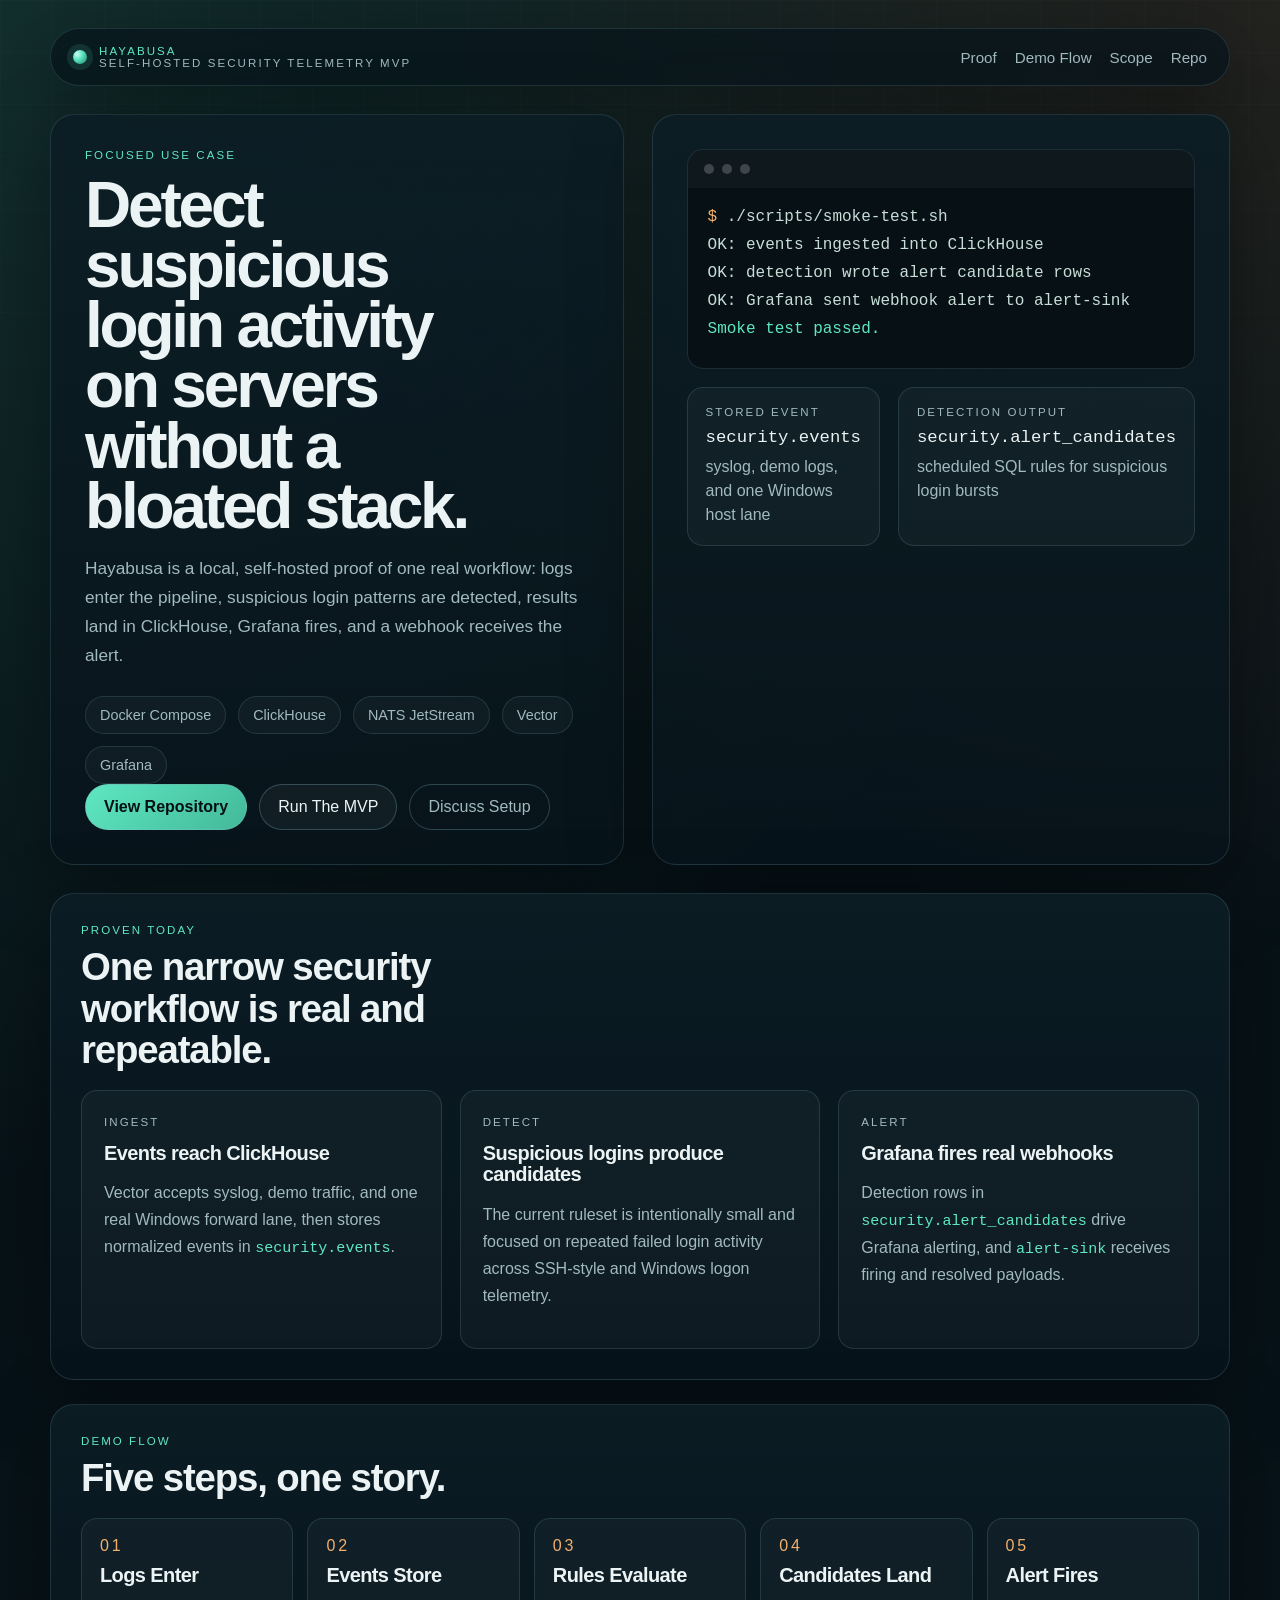
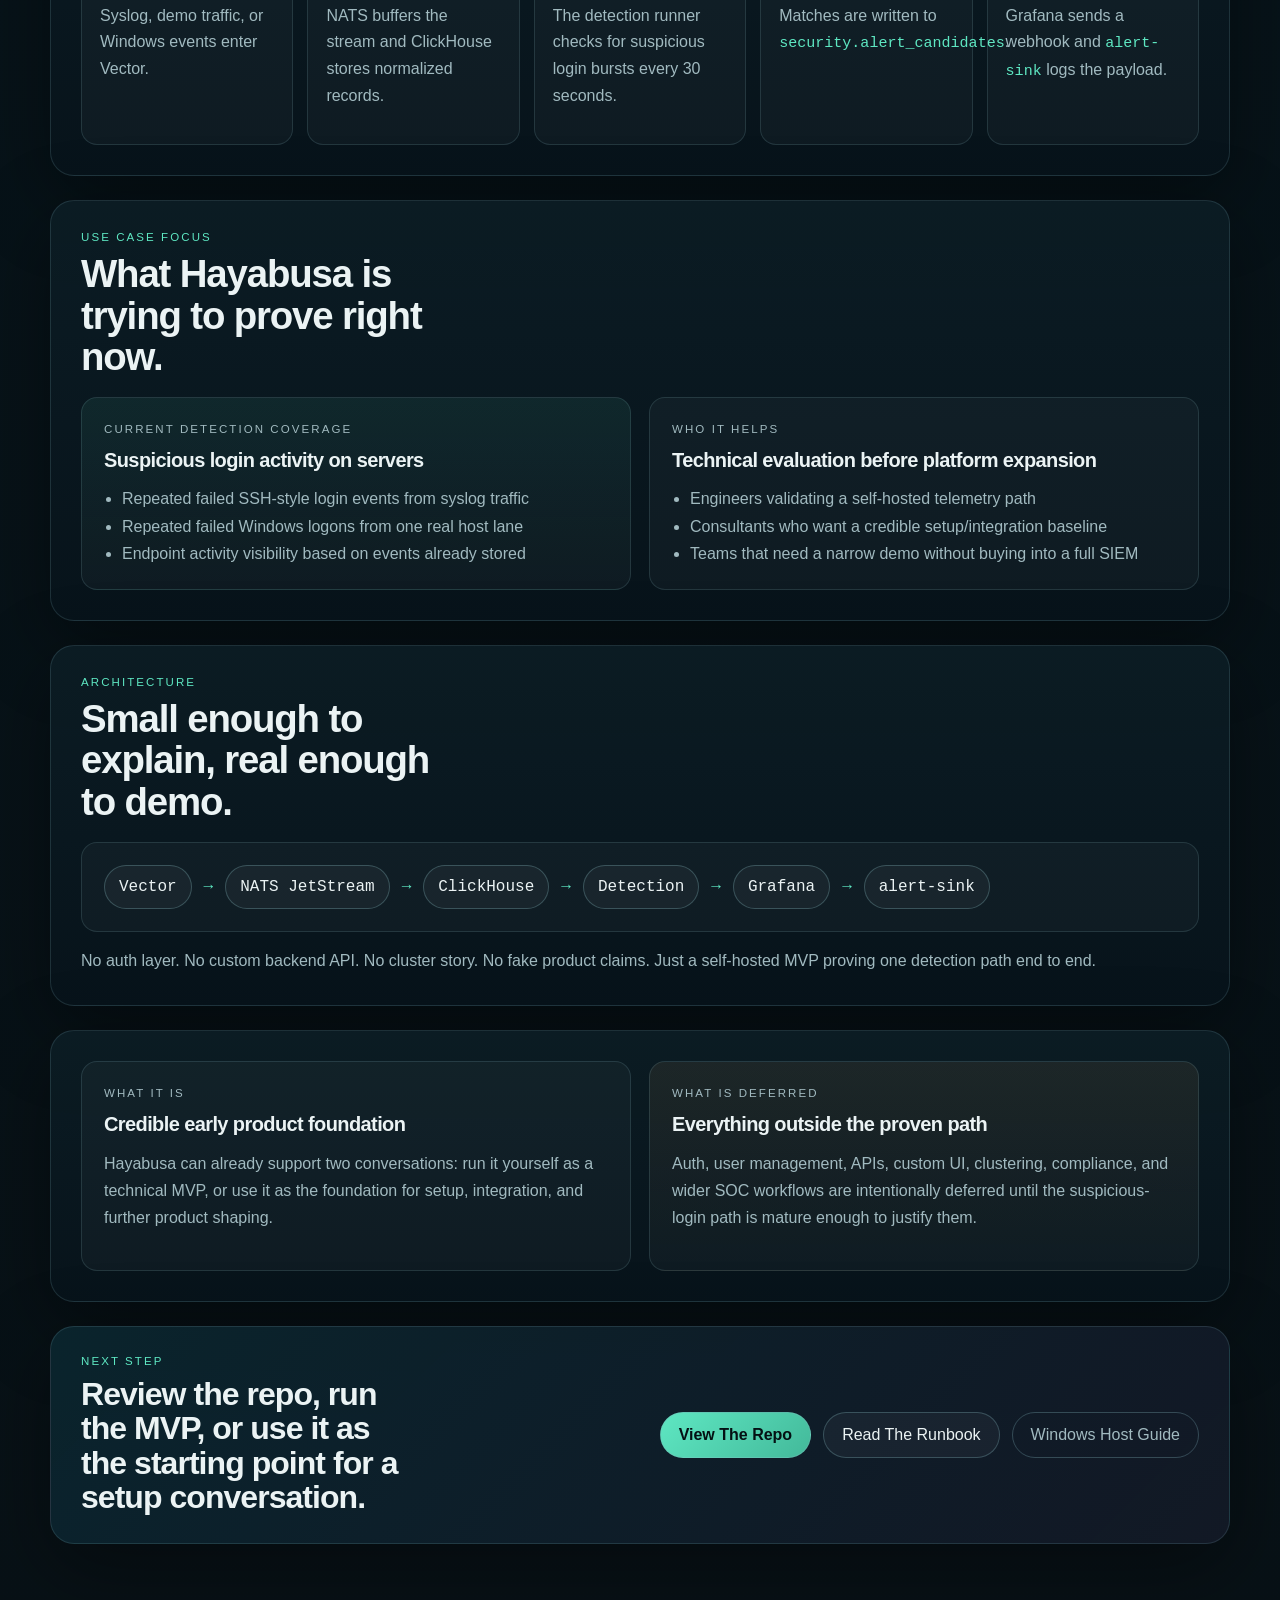
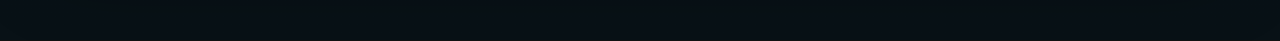
==== docs/index.html @ b3b7f840 "Add Windows onboarding path and branded demo surface" ====
<!doctype html>
<html lang="en">
  <head>
    <meta charset="utf-8" />
    <meta name="viewport" content="width=device-width, initial-scale=1" />
    <title>Hayabusa | Self-Hosted Suspicious-Login Detection</title>
    <meta
      name="description"
      content="Hayabusa is a self-hosted security telemetry MVP focused on detecting suspicious login activity on servers."
    />
    <link rel="stylesheet" href="styles.css" />
  </head>
  <body>
    <div class="page-shell">
      <header class="topbar">
        <div class="brand-lockup">
          <div class="brand-mark" aria-hidden="true"></div>
          <div>
            <p class="eyebrow">Hayabusa</p>
            <p class="microcopy">Self-hosted security telemetry MVP</p>
          </div>
        </div>
        <nav class="topnav">
          <a href="#proof">Proof</a>
          <a href="#demo-flow">Demo Flow</a>
          <a href="#scope">Scope</a>
          <a href="https://github.com/krazybean/Hayabusa" target="_blank" rel="noreferrer">Repo</a>
        </nav>
      </header>

      <main>
        <section class="hero">
          <div class="hero-copy reveal delay-1">
            <p class="eyebrow">Focused Use Case</p>
            <h1>Detect suspicious login activity on servers without a bloated stack.</h1>
            <p class="lead">
              Hayabusa is a local, self-hosted proof of one real workflow:
              logs enter the pipeline, suspicious login patterns are detected,
              results land in ClickHouse, Grafana fires, and a webhook receives the alert.
            </p>
            <div class="chip-row">
              <span class="chip">Docker Compose</span>
              <span class="chip">ClickHouse</span>
              <span class="chip">NATS JetStream</span>
              <span class="chip">Vector</span>
              <span class="chip">Grafana</span>
            </div>
            <div class="cta-row">
              <a class="button primary" href="https://github.com/krazybean/Hayabusa" target="_blank" rel="noreferrer">View Repository</a>
              <a class="button secondary" href="https://github.com/krazybean/Hayabusa/blob/dev/MVP_RUNBOOK.md" target="_blank" rel="noreferrer">Run The MVP</a>
              <a class="button ghost" href="https://github.com/krazybean/Hayabusa/issues" target="_blank" rel="noreferrer">Discuss Setup</a>
            </div>
          </div>

          <aside class="hero-panel reveal delay-2">
            <div class="terminal-frame">
              <div class="terminal-bar">
                <span></span>
                <span></span>
                <span></span>
              </div>
              <div class="terminal-body">
                <p><span class="accent">$</span> ./scripts/smoke-test.sh</p>
                <p>OK: events ingested into ClickHouse</p>
                <p>OK: detection wrote alert candidate rows</p>
                <p>OK: Grafana sent webhook alert to alert-sink</p>
                <p class="terminal-success">Smoke test passed.</p>
              </div>
            </div>

            <div class="proof-stack">
              <div class="proof-card">
                <p class="proof-label">Stored Event</p>
                <p class="proof-value">security.events</p>
                <p class="proof-note">syslog, demo logs, and one Windows host lane</p>
              </div>
              <div class="proof-card">
                <p class="proof-label">Detection Output</p>
                <p class="proof-value">security.alert_candidates</p>
                <p class="proof-note">scheduled SQL rules for suspicious login bursts</p>
              </div>
            </div>
          </aside>
        </section>

        <section id="proof" class="section reveal delay-2">
          <div class="section-heading">
            <p class="eyebrow">Proven Today</p>
            <h2>One narrow security workflow is real and repeatable.</h2>
          </div>
          <div class="grid grid-3">
            <article class="card">
              <p class="card-kicker">Ingest</p>
              <h3>Events reach ClickHouse</h3>
              <p>
                Vector accepts syslog, demo traffic, and one real Windows forward lane,
                then stores normalized events in <code>security.events</code>.
              </p>
            </article>
            <article class="card">
              <p class="card-kicker">Detect</p>
              <h3>Suspicious logins produce candidates</h3>
              <p>
                The current ruleset is intentionally small and focused on repeated failed
                login activity across SSH-style and Windows logon telemetry.
              </p>
            </article>
            <article class="card">
              <p class="card-kicker">Alert</p>
              <h3>Grafana fires real webhooks</h3>
              <p>
                Detection rows in <code>security.alert_candidates</code> drive Grafana alerting,
                and <code>alert-sink</code> receives firing and resolved payloads.
              </p>
            </article>
          </div>
        </section>

        <section id="demo-flow" class="section reveal delay-3">
          <div class="section-heading">
            <p class="eyebrow">Demo Flow</p>
            <h2>Five steps, one story.</h2>
          </div>
          <div class="flow-strip">
            <div class="flow-step">
              <span class="flow-index">01</span>
              <h3>Logs Enter</h3>
              <p>Syslog, demo traffic, or Windows events enter Vector.</p>
            </div>
            <div class="flow-step">
              <span class="flow-index">02</span>
              <h3>Events Store</h3>
              <p>NATS buffers the stream and ClickHouse stores normalized records.</p>
            </div>
            <div class="flow-step">
              <span class="flow-index">03</span>
              <h3>Rules Evaluate</h3>
              <p>The detection runner checks for suspicious login bursts every 30 seconds.</p>
            </div>
            <div class="flow-step">
              <span class="flow-index">04</span>
              <h3>Candidates Land</h3>
              <p>Matches are written to <code>security.alert_candidates</code>.</p>
            </div>
            <div class="flow-step">
              <span class="flow-index">05</span>
              <h3>Alert Fires</h3>
              <p>Grafana sends a webhook and <code>alert-sink</code> logs the payload.</p>
            </div>
          </div>
        </section>

        <section class="section reveal delay-3">
          <div class="section-heading">
            <p class="eyebrow">Use Case Focus</p>
            <h2>What Hayabusa is trying to prove right now.</h2>
          </div>
          <div class="grid grid-2">
            <article class="card emphasis">
              <p class="card-kicker">Current Detection Coverage</p>
              <h3>Suspicious login activity on servers</h3>
              <ul class="clean-list">
                <li>Repeated failed SSH-style login events from syslog traffic</li>
                <li>Repeated failed Windows logons from one real host lane</li>
                <li>Endpoint activity visibility based on events already stored</li>
              </ul>
            </article>
            <article class="card">
              <p class="card-kicker">Who It Helps</p>
              <h3>Technical evaluation before platform expansion</h3>
              <ul class="clean-list">
                <li>Engineers validating a self-hosted telemetry path</li>
                <li>Consultants who want a credible setup/integration baseline</li>
                <li>Teams that need a narrow demo without buying into a full SIEM</li>
              </ul>
            </article>
          </div>
        </section>

        <section class="section reveal delay-4">
          <div class="section-heading">
            <p class="eyebrow">Architecture</p>
            <h2>Small enough to explain, real enough to demo.</h2>
          </div>
          <div class="architecture-rack">
            <div class="rack-node">Vector</div>
            <div class="rack-arrow">→</div>
            <div class="rack-node">NATS JetStream</div>
            <div class="rack-arrow">→</div>
            <div class="rack-node">ClickHouse</div>
            <div class="rack-arrow">→</div>
            <div class="rack-node">Detection</div>
            <div class="rack-arrow">→</div>
            <div class="rack-node">Grafana</div>
            <div class="rack-arrow">→</div>
            <div class="rack-node">alert-sink</div>
          </div>
          <p class="architecture-note">
            No auth layer. No custom backend API. No cluster story. No fake product claims.
            Just a self-hosted MVP proving one detection path end to end.
          </p>
        </section>

        <section id="scope" class="section reveal delay-4">
          <div class="grid grid-2">
            <article class="card">
              <p class="card-kicker">What It Is</p>
              <h3>Credible early product foundation</h3>
              <p>
                Hayabusa can already support two conversations: run it yourself as a technical MVP,
                or use it as the foundation for setup, integration, and further product shaping.
              </p>
            </article>
            <article class="card warning">
              <p class="card-kicker">What Is Deferred</p>
              <h3>Everything outside the proven path</h3>
              <p>
                Auth, user management, APIs, custom UI, clustering, compliance, and wider SOC workflows
                are intentionally deferred until the suspicious-login path is mature enough to justify them.
              </p>
            </article>
          </div>
        </section>

        <section class="section cta-band reveal delay-5">
          <div>
            <p class="eyebrow">Next Step</p>
            <h2>Review the repo, run the MVP, or use it as the starting point for a setup conversation.</h2>
          </div>
          <div class="cta-row">
            <a class="button primary" href="https://github.com/krazybean/Hayabusa" target="_blank" rel="noreferrer">View The Repo</a>
            <a class="button secondary" href="https://github.com/krazybean/Hayabusa/blob/dev/MVP_RUNBOOK.md" target="_blank" rel="noreferrer">Read The Runbook</a>
            <a class="button ghost" href="https://github.com/krazybean/Hayabusa/blob/dev/WINDOWS_REAL_HOST_RUNBOOK.md" target="_blank" rel="noreferrer">Windows Host Guide</a>
          </div>
        </section>
      </main>
    </div>
  </body>
</html>
---- docs/styles.css ----
:root {
  color-scheme: dark;
  --bg: #081116;
  --bg-elevated: rgba(10, 24, 31, 0.84);
  --panel: rgba(12, 29, 37, 0.9);
  --panel-strong: rgba(15, 37, 48, 0.94);
  --border: rgba(129, 176, 186, 0.18);
  --border-strong: rgba(129, 176, 186, 0.32);
  --text: #ebf3f4;
  --muted: #a1bac0;
  --accent: #5ee7c2;
  --accent-warm: #f3b06d;
  --danger: #ff7a7a;
  --shadow: 0 24px 80px rgba(0, 0, 0, 0.38);
  --radius: 24px;
  --radius-small: 16px;
  --max-width: 1180px;
  --font-sans: "IBM Plex Sans", "Avenir Next", "Segoe UI", sans-serif;
  --font-mono: "IBM Plex Mono", "SFMono-Regular", "Cascadia Code", monospace;
}

* {
  box-sizing: border-box;
}

html {
  scroll-behavior: smooth;
}

body {
  margin: 0;
  min-height: 100vh;
  font-family: var(--font-sans);
  background:
    radial-gradient(circle at top left, rgba(94, 231, 194, 0.14), transparent 34%),
    radial-gradient(circle at top right, rgba(243, 176, 109, 0.12), transparent 28%),
    linear-gradient(180deg, #061015 0%, #071319 48%, #081116 100%);
  color: var(--text);
}

body::before {
  content: "";
  position: fixed;
  inset: 0;
  pointer-events: none;
  background-image:
    linear-gradient(rgba(255, 255, 255, 0.025) 1px, transparent 1px),
    linear-gradient(90deg, rgba(255, 255, 255, 0.025) 1px, transparent 1px);
  background-size: 52px 52px;
  mask-image: linear-gradient(180deg, rgba(0, 0, 0, 0.7), transparent 88%);
}

a {
  color: inherit;
  text-decoration: none;
}

code {
  font-family: var(--font-mono);
  font-size: 0.94em;
  color: var(--accent);
}

.page-shell {
  width: min(var(--max-width), calc(100% - 32px));
  margin: 0 auto;
  padding: 28px 0 72px;
}

.topbar,
.hero,
.section,
.cta-band {
  animation: rise 720ms ease forwards;
  opacity: 0;
  transform: translateY(14px);
}

.delay-1 {
  animation-delay: 40ms;
}

.delay-2 {
  animation-delay: 120ms;
}

.delay-3 {
  animation-delay: 180ms;
}

.delay-4 {
  animation-delay: 240ms;
}

.delay-5 {
  animation-delay: 320ms;
}

@keyframes rise {
  to {
    opacity: 1;
    transform: translateY(0);
  }
}

.topbar {
  display: flex;
  align-items: center;
  justify-content: space-between;
  gap: 16px;
  padding: 16px 22px;
  margin-bottom: 28px;
  border: 1px solid var(--border);
  border-radius: 999px;
  background: rgba(8, 20, 27, 0.72);
  backdrop-filter: blur(14px);
  box-shadow: var(--shadow);
}

.brand-lockup {
  display: flex;
  align-items: center;
  gap: 12px;
}

.brand-mark {
  width: 14px;
  height: 14px;
  border-radius: 999px;
  background:
    radial-gradient(circle at 30% 30%, #cffff3 0, var(--accent) 38%, #1f846d 100%);
  box-shadow: 0 0 0 6px rgba(94, 231, 194, 0.12);
}

.eyebrow,
.microcopy,
.card-kicker,
.proof-label,
.flow-index {
  margin: 0;
  text-transform: uppercase;
  letter-spacing: 0.18em;
}

.eyebrow {
  font-size: 0.72rem;
  color: var(--accent);
}

.microcopy,
.card-kicker,
.proof-label {
  font-size: 0.72rem;
  color: var(--muted);
}

.topnav {
  display: flex;
  flex-wrap: wrap;
  gap: 18px;
  color: var(--muted);
  font-size: 0.95rem;
}

.topnav a:hover,
.topnav a:focus-visible {
  color: var(--text);
}

.hero {
  display: grid;
  grid-template-columns: 1.2fr 0.95fr;
  gap: 28px;
  align-items: stretch;
  margin-bottom: 28px;
}

.hero-copy,
.hero-panel,
.section,
.cta-band {
  border: 1px solid var(--border);
  background: linear-gradient(180deg, rgba(12, 29, 37, 0.92), rgba(8, 20, 27, 0.9));
  box-shadow: var(--shadow);
}

.hero-copy,
.hero-panel {
  border-radius: var(--radius);
  padding: 34px;
}

.hero-copy h1 {
  margin: 14px 0 18px;
  max-width: 12ch;
  font-size: clamp(2.6rem, 5vw, 5rem);
  line-height: 0.94;
  letter-spacing: -0.05em;
}

.lead,
.card p,
.architecture-note,
.flow-step p {
  color: var(--muted);
  line-height: 1.68;
}

.lead {
  max-width: 60ch;
  margin: 0 0 26px;
  font-size: 1.08rem;
}

.chip-row,
.cta-row {
  display: flex;
  flex-wrap: wrap;
  gap: 12px;
}

.chip {
  padding: 10px 14px;
  border: 1px solid var(--border);
  border-radius: 999px;
  background: rgba(255, 255, 255, 0.03);
  color: var(--muted);
  font-size: 0.9rem;
}

.button {
  display: inline-flex;
  align-items: center;
  justify-content: center;
  min-height: 46px;
  padding: 0 18px;
  border-radius: 999px;
  border: 1px solid var(--border-strong);
  transition: transform 140ms ease, border-color 140ms ease, background 140ms ease;
}

.button:hover,
.button:focus-visible {
  transform: translateY(-1px);
  border-color: rgba(129, 176, 186, 0.5);
}

.button.primary {
  background: linear-gradient(135deg, var(--accent), #43b99a);
  color: #041013;
  font-weight: 700;
}

.button.secondary {
  background: rgba(255, 255, 255, 0.04);
}

.button.ghost {
  background: transparent;
  color: var(--muted);
}

.hero-panel {
  display: flex;
  flex-direction: column;
  gap: 18px;
}

.terminal-frame,
.proof-card,
.card,
.flow-step,
.architecture-rack,
.cta-band {
  border-radius: var(--radius-small);
}

.terminal-frame {
  overflow: hidden;
  border: 1px solid var(--border);
  background: #071015;
}

.terminal-bar {
  display: flex;
  gap: 8px;
  padding: 14px 16px;
  background: rgba(255, 255, 255, 0.03);
}

.terminal-bar span {
  width: 10px;
  height: 10px;
  border-radius: 999px;
  background: rgba(255, 255, 255, 0.2);
}

.terminal-body {
  padding: 20px;
  font-family: var(--font-mono);
  color: #c7ded6;
}

.terminal-body p {
  margin: 0 0 10px;
}

.accent {
  color: var(--accent-warm);
}

.terminal-success {
  color: var(--accent);
}

.proof-stack,
.grid {
  display: grid;
  gap: 18px;
}

.proof-stack {
  grid-template-columns: 1fr 1fr;
}

.proof-card,
.card,
.flow-step,
.architecture-rack {
  border: 1px solid var(--border);
  background: rgba(255, 255, 255, 0.03);
}

.proof-card {
  padding: 18px;
}

.proof-value {
  margin: 10px 0 8px;
  font-family: var(--font-mono);
  font-size: 1.08rem;
}

.proof-note {
  margin: 0;
  color: var(--muted);
  line-height: 1.5;
}

.section {
  padding: 30px;
  margin-bottom: 24px;
  border-radius: var(--radius);
}

.section-heading {
  margin-bottom: 20px;
}

.section-heading h2,
.card h3,
.flow-step h3,
.cta-band h2 {
  margin: 10px 0 0;
  line-height: 1.08;
  letter-spacing: -0.03em;
}

.section-heading h2 {
  max-width: 18ch;
  font-size: clamp(1.7rem, 3vw, 2.5rem);
}

.grid-3 {
  grid-template-columns: repeat(3, minmax(0, 1fr));
}

.grid-2 {
  grid-template-columns: repeat(2, minmax(0, 1fr));
}

.card {
  padding: 22px;
}

.card h3,
.flow-step h3 {
  font-size: 1.25rem;
}

.emphasis {
  background:
    linear-gradient(180deg, rgba(94, 231, 194, 0.08), rgba(255, 255, 255, 0.03));
}

.warning {
  background:
    linear-gradient(180deg, rgba(243, 176, 109, 0.08), rgba(255, 255, 255, 0.03));
}

.clean-list {
  margin: 14px 0 0;
  padding-left: 18px;
  color: var(--muted);
  line-height: 1.7;
}

.flow-strip {
  display: grid;
  grid-template-columns: repeat(5, minmax(0, 1fr));
  gap: 14px;
}

.flow-step {
  padding: 18px;
}

.flow-index {
  color: var(--accent-warm);
}

.architecture-rack {
  display: flex;
  flex-wrap: wrap;
  align-items: center;
  gap: 12px;
  padding: 22px;
  font-family: var(--font-mono);
}

.rack-node {
  padding: 12px 14px;
  border: 1px solid var(--border-strong);
  border-radius: 999px;
  background: rgba(255, 255, 255, 0.04);
}

.rack-arrow {
  color: var(--accent);
}

.architecture-note {
  margin: 16px 0 0;
}

.cta-band {
  display: flex;
  align-items: center;
  justify-content: space-between;
  gap: 20px;
  padding: 28px 30px;
  background:
    linear-gradient(135deg, rgba(10, 37, 46, 0.96), rgba(19, 25, 38, 0.94));
}

.cta-band h2 {
  max-width: 18ch;
  font-size: clamp(1.6rem, 2.5vw, 2.3rem);
}

@media (max-width: 1040px) {
  .hero,
  .grid-3,
  .grid-2,
  .flow-strip {
    grid-template-columns: 1fr;
  }

  .proof-stack {
    grid-template-columns: 1fr;
  }

  .cta-band,
  .topbar {
    border-radius: 24px;
    flex-direction: column;
    align-items: flex-start;
  }

  .hero-copy h1,
  .section-heading h2,
  .cta-band h2 {
    max-width: none;
  }
}

@media (max-width: 720px) {
  .page-shell {
    width: min(var(--max-width), calc(100% - 20px));
    padding-top: 18px;
  }

  .hero-copy,
  .hero-panel,
  .section,
  .cta-band {
    padding: 22px;
  }

  .hero-copy h1 {
    font-size: clamp(2.2rem, 12vw, 3.4rem);
  }

  .topnav {
    gap: 12px;
  }
}
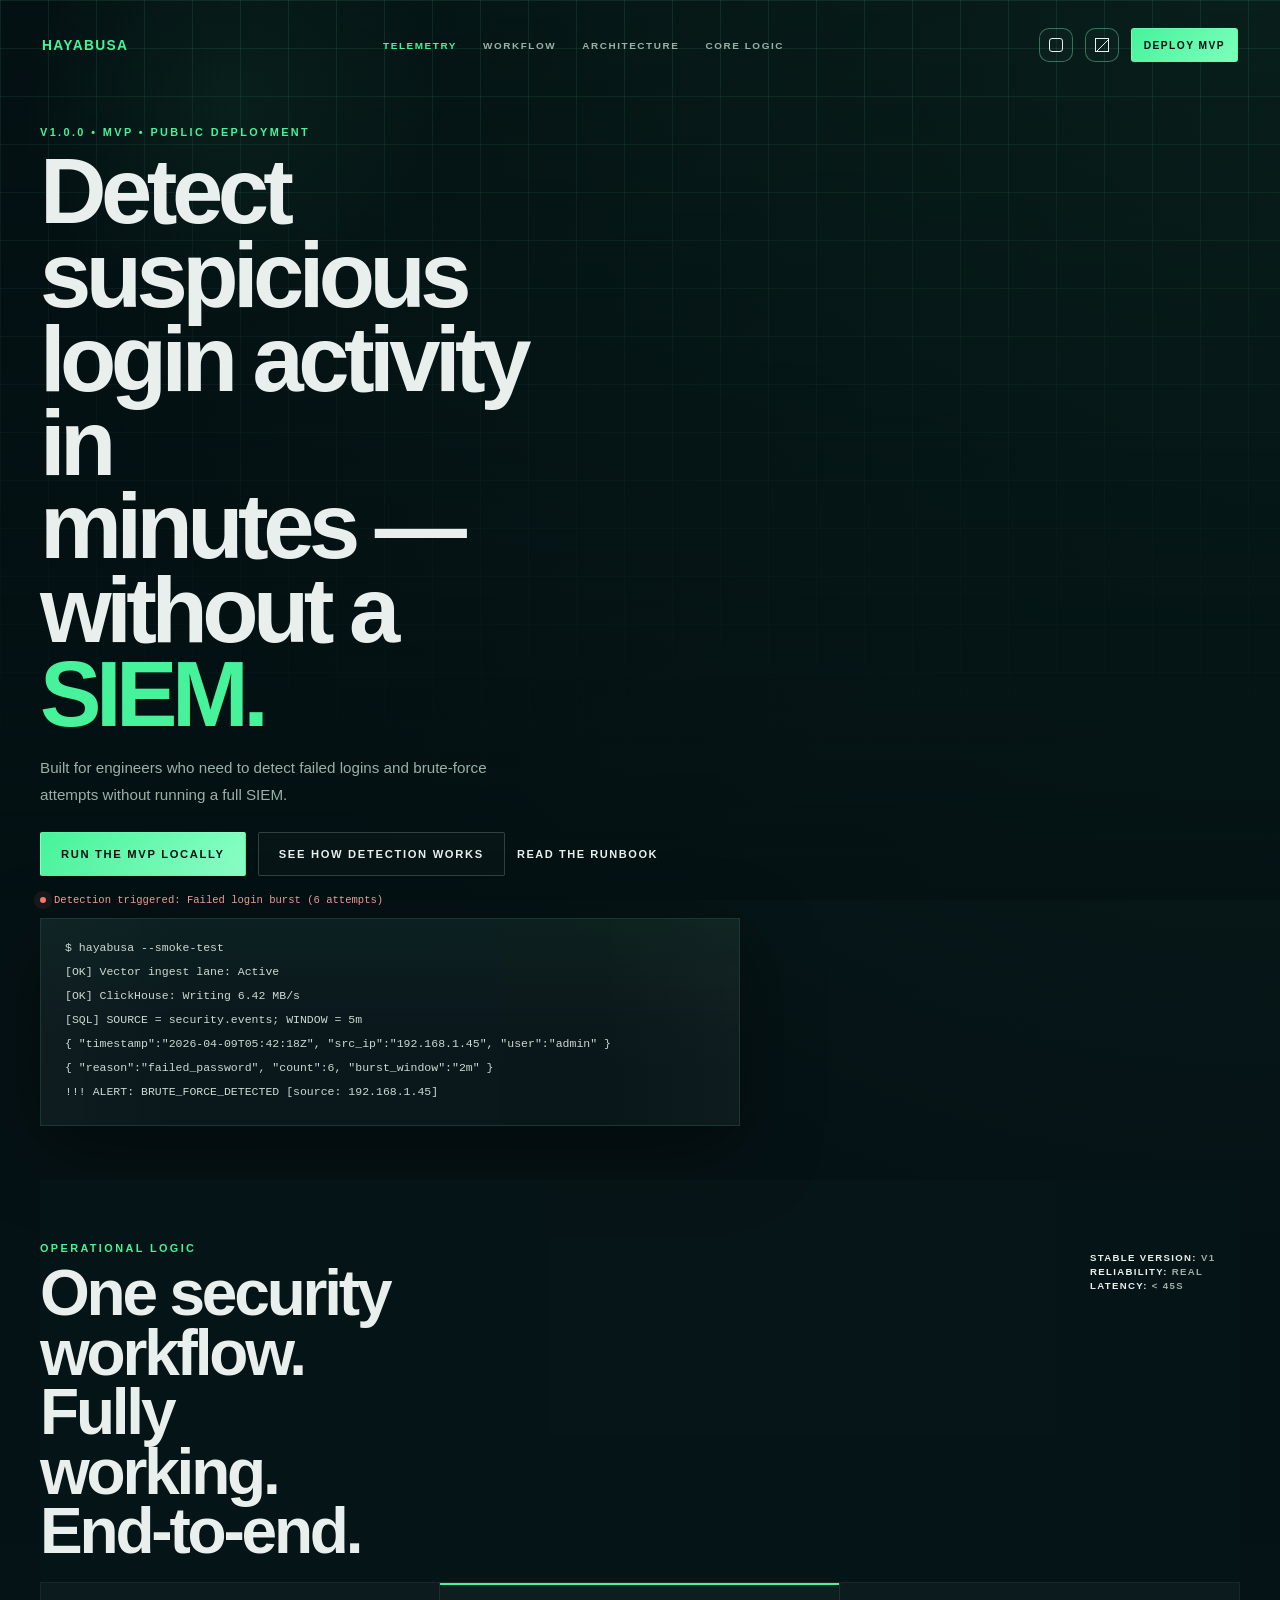
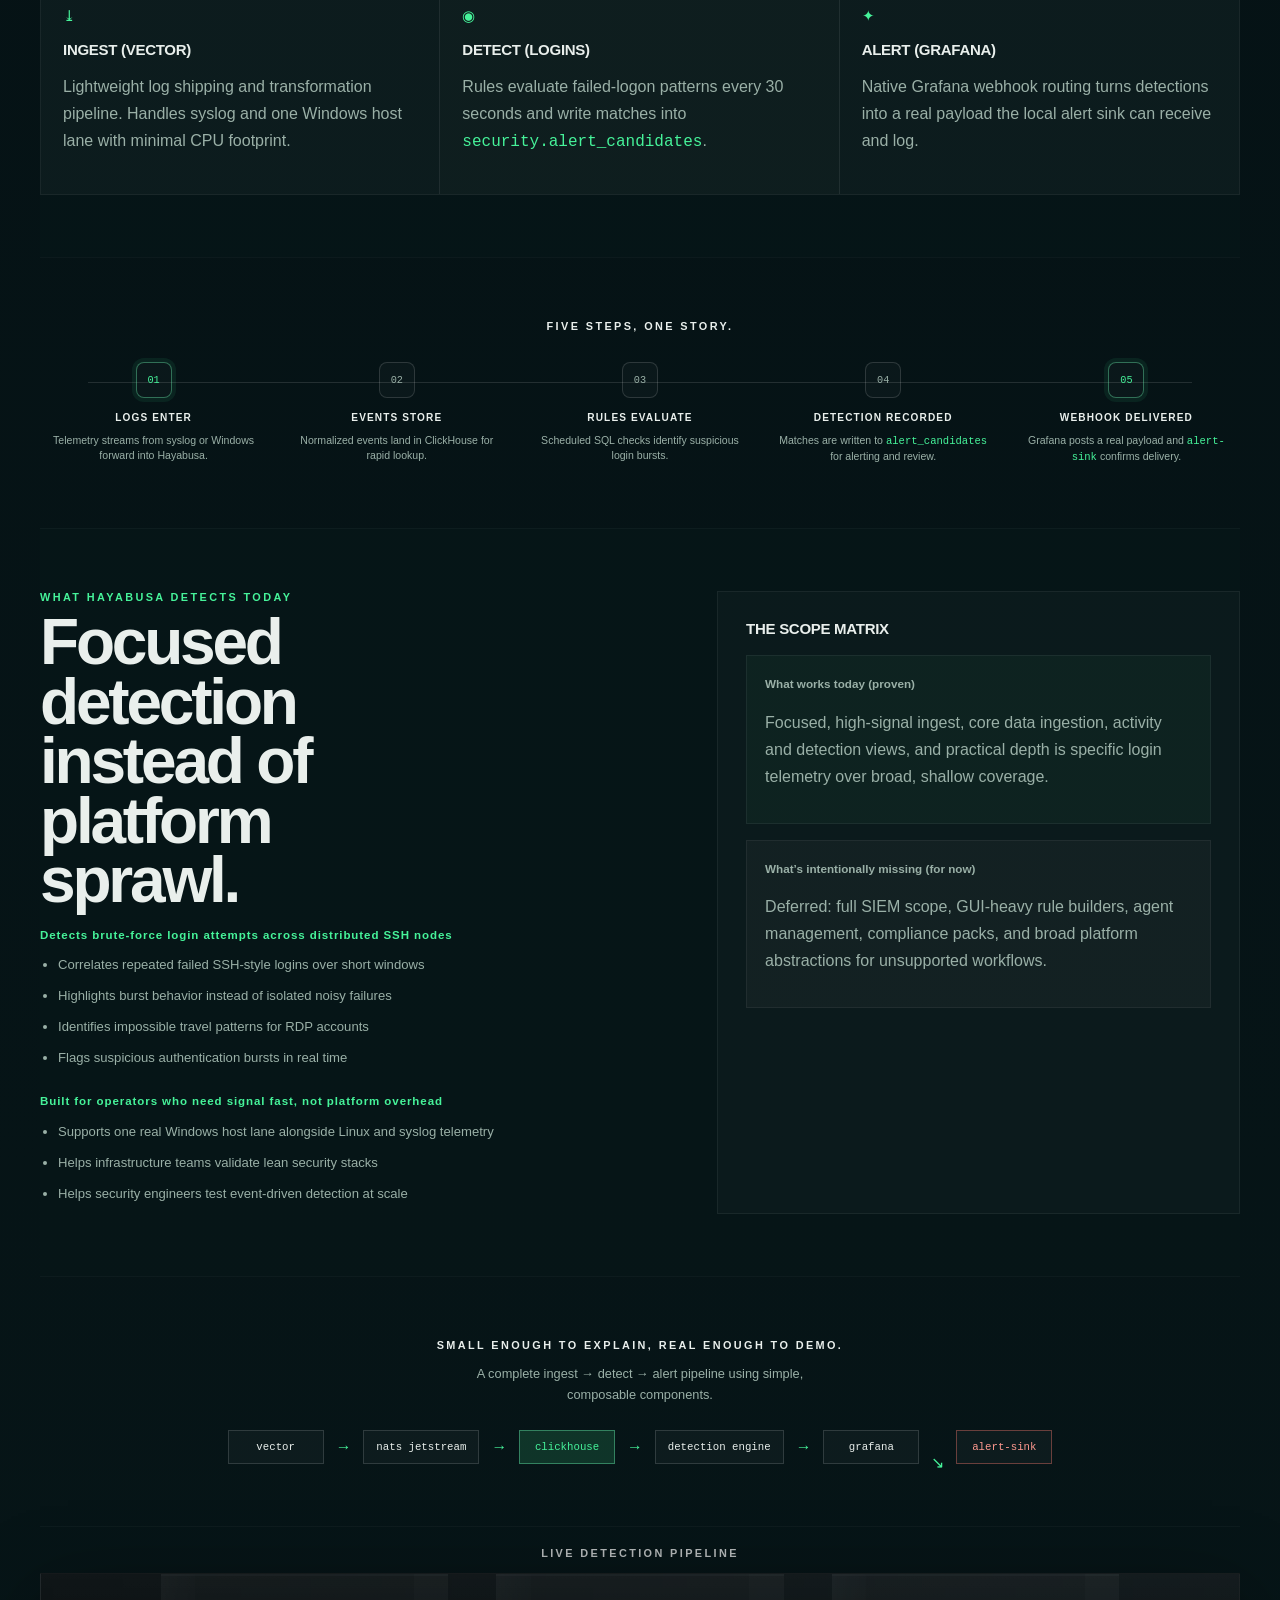
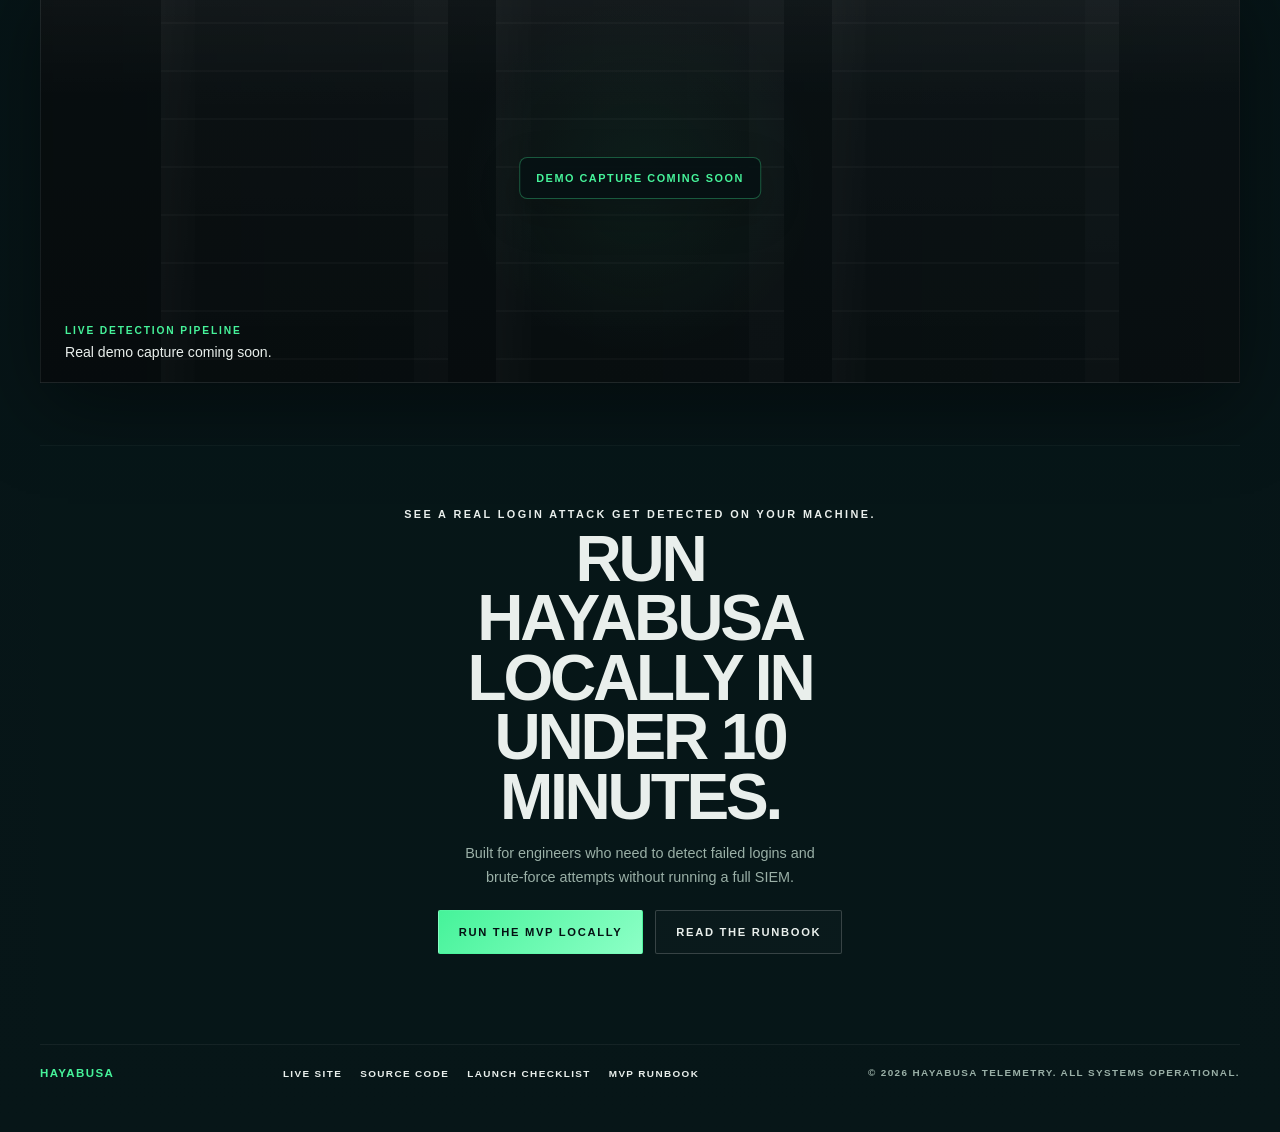
==== commit 1a081edd: "Polish public docs and landing page" ====
--- a/docs/index.html
+++ b/docs/index.html
@@ -3,7 +3,7 @@
   <head>
     <meta charset="utf-8" />
     <meta name="viewport" content="width=device-width, initial-scale=1" />
-    <title>Hayabusa | Self-Hosted Suspicious-Login Detection</title>
+    <title>Hayabusa | Detect Suspicious Login Activity in Minutes</title>
     <meta
       name="description"
       content="Hayabusa is a self-hosted security telemetry MVP focused on detecting suspicious login activity on servers."
@@ -11,229 +11,249 @@
     <link rel="stylesheet" href="styles.css" />
   </head>
   <body>
-    <div class="page-shell">
-      <header class="topbar">
-        <div class="brand-lockup">
-          <div class="brand-mark" aria-hidden="true"></div>
-          <div>
-            <p class="eyebrow">Hayabusa</p>
-            <p class="microcopy">Self-hosted security telemetry MVP</p>
-          </div>
+    <div class="site-grid" aria-hidden="true"></div>
+    <div class="site-shell">
+      <header class="site-header">
+        <a class="brand" href="#top" aria-label="Hayabusa home">
+          <span class="brand-word">Hayabusa</span>
+        </a>
+
+        <nav class="site-nav" aria-label="Primary">
+          <a class="is-active" href="#logic">Telemetry</a>
+          <a href="#story">Workflow</a>
+          <a href="#architecture">Architecture</a>
+          <a href="#scope">Core Logic</a>
+        </nav>
+
+        <div class="header-actions">
+          <a class="icon-link" href="https://github.com/krazybean/Hayabusa" target="_blank" rel="noreferrer" aria-label="View repository">
+            <span class="icon-box"></span>
+          </a>
+          <a class="icon-link" href="https://krazybean.github.io/Hayabusa/" aria-label="Open live site">
+            <span class="icon-square"></span>
+          </a>
+          <a class="header-cta" href="https://github.com/krazybean/Hayabusa/blob/main/MVP_RUNBOOK.md" target="_blank" rel="noreferrer">Deploy MVP</a>
         </div>
-        <nav class="topnav">
-          <a href="#proof">Proof</a>
-          <a href="#demo-flow">Demo Flow</a>
-          <a href="#scope">Scope</a>
-          <a href="https://github.com/krazybean/Hayabusa" target="_blank" rel="noreferrer">Repo</a>
-        </nav>
       </header>
 
       <main>
-        <section class="hero">
-          <div class="hero-copy reveal delay-1">
-            <p class="eyebrow">Focused Use Case</p>
-            <h1>Detect suspicious login activity on servers without a bloated stack.</h1>
-            <p class="lead">
-              Hayabusa is a local, self-hosted proof of one real workflow:
-              logs enter the pipeline, suspicious login patterns are detected,
-              results land in ClickHouse, Grafana fires, and a webhook receives the alert.
+        <section id="top" class="hero">
+          <div class="hero-copy">
+            <p class="section-kicker">v1.0.0 • MVP • Public deployment</p>
+            <h1>
+              Detect suspicious
+              <br />
+              login activity in
+              <br />
+              minutes — without a
+              <span class="accent-text">SIEM.</span>
+            </h1>
+            <p class="hero-subtitle">
+              Built for engineers who need to detect failed logins and brute-force attempts
+              without running a full SIEM.
             </p>
-            <div class="chip-row">
-              <span class="chip">Docker Compose</span>
-              <span class="chip">ClickHouse</span>
-              <span class="chip">NATS JetStream</span>
-              <span class="chip">Vector</span>
-              <span class="chip">Grafana</span>
-            </div>
-            <div class="cta-row">
-              <a class="button primary" href="https://github.com/krazybean/Hayabusa" target="_blank" rel="noreferrer">View Repository</a>
-              <a class="button secondary" href="https://github.com/krazybean/Hayabusa/blob/dev/MVP_RUNBOOK.md" target="_blank" rel="noreferrer">Run The MVP</a>
-              <a class="button ghost" href="https://github.com/krazybean/Hayabusa/issues" target="_blank" rel="noreferrer">Discuss Setup</a>
-            </div>
-          </div>
-
-          <aside class="hero-panel reveal delay-2">
-            <div class="terminal-frame">
-              <div class="terminal-bar">
-                <span></span>
-                <span></span>
-                <span></span>
-              </div>
-              <div class="terminal-body">
-                <p><span class="accent">$</span> ./scripts/smoke-test.sh</p>
-                <p>OK: events ingested into ClickHouse</p>
-                <p>OK: detection wrote alert candidate rows</p>
-                <p>OK: Grafana sent webhook alert to alert-sink</p>
-                <p class="terminal-success">Smoke test passed.</p>
-              </div>
-            </div>
-
-            <div class="proof-stack">
-              <div class="proof-card">
-                <p class="proof-label">Stored Event</p>
-                <p class="proof-value">security.events</p>
-                <p class="proof-note">syslog, demo logs, and one Windows host lane</p>
-              </div>
-              <div class="proof-card">
-                <p class="proof-label">Detection Output</p>
-                <p class="proof-value">security.alert_candidates</p>
-                <p class="proof-note">scheduled SQL rules for suspicious login bursts</p>
-              </div>
-            </div>
-          </aside>
-        </section>
-
-        <section id="proof" class="section reveal delay-2">
-          <div class="section-heading">
-            <p class="eyebrow">Proven Today</p>
-            <h2>One narrow security workflow is real and repeatable.</h2>
-          </div>
-          <div class="grid grid-3">
-            <article class="card">
-              <p class="card-kicker">Ingest</p>
-              <h3>Events reach ClickHouse</h3>
+
+            <div class="hero-actions">
+              <a class="button primary" href="https://github.com/krazybean/Hayabusa/blob/main/MVP_RUNBOOK.md" target="_blank" rel="noreferrer">Run the MVP locally</a>
+              <a class="button secondary" href="#story">See how detection works</a>
+              <a class="text-link" href="https://github.com/krazybean/Hayabusa/blob/main/WINDOWS_REAL_HOST_RUNBOOK.md" target="_blank" rel="noreferrer">Read the runbook</a>
+            </div>
+
+            <p class="signal-line">
+              <span class="signal-dot"></span>
+              Detection triggered: Failed login burst (6 attempts)
+            </p>
+
+            <div class="terminal-panel">
+              <div class="terminal-noise"></div>
+              <p>$ hayabusa --smoke-test</p>
+              <p>[OK] Vector ingest lane: Active</p>
+              <p>[OK] ClickHouse: Writing 6.42 MB/s</p>
+              <p>[SQL] SOURCE = security.events; WINDOW = 5m</p>
+              <p>{ "timestamp":"2026-04-09T05:42:18Z", "src_ip":"192.168.1.45", "user":"admin" }</p>
+              <p>{ "reason":"failed_password", "count":6, "burst_window":"2m" }</p>
+              <p class="terminal-alert">!!! ALERT: BRUTE_FORCE_DETECTED [source: 192.168.1.45]</p>
+            </div>
+          </div>
+        </section>
+
+        <section id="logic" class="band band-logic">
+          <div class="band-head">
+            <div>
+              <p class="section-kicker">Operational logic</p>
+              <h2>One security workflow. Fully working. End-to-end.</h2>
+            </div>
+            <div class="logic-meta">
+              <p><span>Stable version:</span> v1</p>
+              <p><span>Reliability:</span> real</p>
+              <p><span>Latency:</span> &lt; 45s</p>
+            </div>
+          </div>
+
+          <div class="logic-cards">
+            <article class="logic-card">
+              <div class="logic-icon">⤓</div>
+              <h3>Ingest (Vector)</h3>
               <p>
-                Vector accepts syslog, demo traffic, and one real Windows forward lane,
-                then stores normalized events in <code>security.events</code>.
+                Lightweight log shipping and transformation pipeline. Handles syslog and one
+                Windows host lane with minimal CPU footprint.
               </p>
             </article>
-            <article class="card">
-              <p class="card-kicker">Detect</p>
-              <h3>Suspicious logins produce candidates</h3>
+            <article class="logic-card logic-card-featured">
+              <div class="logic-icon">◉</div>
+              <h3>Detect (Logins)</h3>
               <p>
-                The current ruleset is intentionally small and focused on repeated failed
-                login activity across SSH-style and Windows logon telemetry.
+                Rules evaluate failed-logon patterns every 30 seconds and write matches into
+                <code>security.alert_candidates</code>.
               </p>
             </article>
-            <article class="card">
-              <p class="card-kicker">Alert</p>
-              <h3>Grafana fires real webhooks</h3>
+            <article class="logic-card">
+              <div class="logic-icon">✦</div>
+              <h3>Alert (Grafana)</h3>
               <p>
-                Detection rows in <code>security.alert_candidates</code> drive Grafana alerting,
-                and <code>alert-sink</code> receives firing and resolved payloads.
+                Native Grafana webhook routing turns detections into a real payload the local
+                alert sink can receive and log.
               </p>
             </article>
           </div>
         </section>
 
-        <section id="demo-flow" class="section reveal delay-3">
-          <div class="section-heading">
-            <p class="eyebrow">Demo Flow</p>
-            <h2>Five steps, one story.</h2>
-          </div>
-          <div class="flow-strip">
-            <div class="flow-step">
-              <span class="flow-index">01</span>
-              <h3>Logs Enter</h3>
-              <p>Syslog, demo traffic, or Windows events enter Vector.</p>
-            </div>
-            <div class="flow-step">
-              <span class="flow-index">02</span>
-              <h3>Events Store</h3>
-              <p>NATS buffers the stream and ClickHouse stores normalized records.</p>
-            </div>
-            <div class="flow-step">
-              <span class="flow-index">03</span>
-              <h3>Rules Evaluate</h3>
-              <p>The detection runner checks for suspicious login bursts every 30 seconds.</p>
-            </div>
-            <div class="flow-step">
-              <span class="flow-index">04</span>
-              <h3>Candidates Land</h3>
-              <p>Matches are written to <code>security.alert_candidates</code>.</p>
-            </div>
-            <div class="flow-step">
-              <span class="flow-index">05</span>
-              <h3>Alert Fires</h3>
-              <p>Grafana sends a webhook and <code>alert-sink</code> logs the payload.</p>
-            </div>
-          </div>
-        </section>
-
-        <section class="section reveal delay-3">
-          <div class="section-heading">
-            <p class="eyebrow">Use Case Focus</p>
-            <h2>What Hayabusa is trying to prove right now.</h2>
-          </div>
-          <div class="grid grid-2">
-            <article class="card emphasis">
-              <p class="card-kicker">Current Detection Coverage</p>
-              <h3>Suspicious login activity on servers</h3>
-              <ul class="clean-list">
-                <li>Repeated failed SSH-style login events from syslog traffic</li>
-                <li>Repeated failed Windows logons from one real host lane</li>
-                <li>Endpoint activity visibility based on events already stored</li>
-              </ul>
-            </article>
-            <article class="card">
-              <p class="card-kicker">Who It Helps</p>
-              <h3>Technical evaluation before platform expansion</h3>
-              <ul class="clean-list">
-                <li>Engineers validating a self-hosted telemetry path</li>
-                <li>Consultants who want a credible setup/integration baseline</li>
-                <li>Teams that need a narrow demo without buying into a full SIEM</li>
-              </ul>
-            </article>
-          </div>
-        </section>
-
-        <section class="section reveal delay-4">
-          <div class="section-heading">
-            <p class="eyebrow">Architecture</p>
-            <h2>Small enough to explain, real enough to demo.</h2>
-          </div>
-          <div class="architecture-rack">
-            <div class="rack-node">Vector</div>
-            <div class="rack-arrow">→</div>
-            <div class="rack-node">NATS JetStream</div>
-            <div class="rack-arrow">→</div>
-            <div class="rack-node">ClickHouse</div>
-            <div class="rack-arrow">→</div>
-            <div class="rack-node">Detection</div>
-            <div class="rack-arrow">→</div>
-            <div class="rack-node">Grafana</div>
-            <div class="rack-arrow">→</div>
-            <div class="rack-node">alert-sink</div>
-          </div>
-          <p class="architecture-note">
-            No auth layer. No custom backend API. No cluster story. No fake product claims.
-            Just a self-hosted MVP proving one detection path end to end.
+        <section id="story" class="band band-story">
+          <p class="story-heading">Five steps, one story.</p>
+          <div class="story-line">
+            <article class="story-step">
+              <span class="story-index is-active">01</span>
+              <h3>Logs enter</h3>
+              <p>Telemetry streams from syslog or Windows forward into Hayabusa.</p>
+            </article>
+            <article class="story-step">
+              <span class="story-index">02</span>
+              <h3>Events store</h3>
+              <p>Normalized events land in ClickHouse for rapid lookup.</p>
+            </article>
+            <article class="story-step">
+              <span class="story-index">03</span>
+              <h3>Rules evaluate</h3>
+              <p>Scheduled SQL checks identify suspicious login bursts.</p>
+            </article>
+            <article class="story-step">
+              <span class="story-index">04</span>
+              <h3>Detection recorded</h3>
+              <p>Matches are written to <code>alert_candidates</code> for alerting and review.</p>
+            </article>
+            <article class="story-step">
+              <span class="story-index is-active">05</span>
+              <h3>Webhook delivered</h3>
+              <p>Grafana posts a real payload and <code>alert-sink</code> confirms delivery.</p>
+            </article>
+          </div>
+        </section>
+
+        <section id="scope" class="band band-scope">
+          <div class="scope-grid">
+            <div class="scope-copy">
+              <p class="section-kicker">What Hayabusa detects today</p>
+              <h2>Focused detection instead of platform sprawl.</h2>
+
+              <div class="scope-group">
+                <h3>Detects brute-force login attempts across distributed SSH nodes</h3>
+                <ul>
+                  <li>Correlates repeated failed SSH-style logins over short windows</li>
+                  <li>Highlights burst behavior instead of isolated noisy failures</li>
+                  <li>Identifies impossible travel patterns for RDP accounts</li>
+                  <li>Flags suspicious authentication bursts in real time</li>
+                </ul>
+              </div>
+
+              <div class="scope-group">
+                <h3>Built for operators who need signal fast, not platform overhead</h3>
+                <ul>
+                  <li>Supports one real Windows host lane alongside Linux and syslog telemetry</li>
+                  <li>Helps infrastructure teams validate lean security stacks</li>
+                  <li>Helps security engineers test event-driven detection at scale</li>
+                </ul>
+              </div>
+            </div>
+
+            <aside class="matrix-card">
+              <h3>The scope matrix</h3>
+              <div class="matrix-block">
+                <p class="matrix-title">What works today (proven)</p>
+                <p>
+                  Focused, high-signal ingest, core data ingestion, activity and detection views,
+                  and practical depth is specific login telemetry over broad, shallow coverage.
+                </p>
+              </div>
+              <div class="matrix-block matrix-block-muted">
+                <p class="matrix-title">What’s intentionally missing (for now)</p>
+                <p>
+                  Deferred: full SIEM scope, GUI-heavy rule builders, agent management, compliance
+                  packs, and broad platform abstractions for unsupported workflows.
+                </p>
+              </div>
+            </aside>
+          </div>
+        </section>
+
+        <section id="architecture" class="band band-architecture">
+          <p class="story-heading">Small enough to explain, real enough to demo.</p>
+          <p class="architecture-subtitle">
+            A complete ingest → detect → alert pipeline using simple, composable components.
           </p>
-        </section>
-
-        <section id="scope" class="section reveal delay-4">
-          <div class="grid grid-2">
-            <article class="card">
-              <p class="card-kicker">What It Is</p>
-              <h3>Credible early product foundation</h3>
-              <p>
-                Hayabusa can already support two conversations: run it yourself as a technical MVP,
-                or use it as the foundation for setup, integration, and further product shaping.
-              </p>
-            </article>
-            <article class="card warning">
-              <p class="card-kicker">What Is Deferred</p>
-              <h3>Everything outside the proven path</h3>
-              <p>
-                Auth, user management, APIs, custom UI, clustering, compliance, and wider SOC workflows
-                are intentionally deferred until the suspicious-login path is mature enough to justify them.
-              </p>
-            </article>
-          </div>
-        </section>
-
-        <section class="section cta-band reveal delay-5">
-          <div>
-            <p class="eyebrow">Next Step</p>
-            <h2>Review the repo, run the MVP, or use it as the starting point for a setup conversation.</h2>
-          </div>
-          <div class="cta-row">
-            <a class="button primary" href="https://github.com/krazybean/Hayabusa" target="_blank" rel="noreferrer">View The Repo</a>
-            <a class="button secondary" href="https://github.com/krazybean/Hayabusa/blob/dev/MVP_RUNBOOK.md" target="_blank" rel="noreferrer">Read The Runbook</a>
-            <a class="button ghost" href="https://github.com/krazybean/Hayabusa/blob/dev/WINDOWS_REAL_HOST_RUNBOOK.md" target="_blank" rel="noreferrer">Windows Host Guide</a>
+
+          <div class="architecture-flow">
+            <span class="flow-node">vector</span>
+            <span class="flow-arrow">→</span>
+            <span class="flow-node">nats jetstream</span>
+            <span class="flow-arrow">→</span>
+            <span class="flow-node flow-node-accent">clickhouse</span>
+            <span class="flow-arrow">→</span>
+            <span class="flow-node">detection engine</span>
+            <span class="flow-arrow">→</span>
+            <span class="flow-node">grafana</span>
+            <span class="flow-arrow flow-arrow-drop">↘</span>
+            <span class="flow-node flow-node-alert">alert-sink</span>
+          </div>
+        </section>
+
+        <section class="band band-media">
+          <p class="media-kicker">Live detection pipeline</p>
+          <div class="media-stage">
+            <div class="rack rack-left"></div>
+            <div class="rack rack-center"></div>
+            <div class="rack rack-right"></div>
+            <div class="media-badge" aria-hidden="true">Demo capture coming soon</div>
+            <div class="media-caption">
+              <p class="caption-kicker">Live detection pipeline</p>
+              <p>Real demo capture coming soon.</p>
+            </div>
+          </div>
+        </section>
+
+        <section class="band band-final-cta">
+          <p class="final-kicker">See a real login attack get detected on your machine.</p>
+          <h2>Run Hayabusa locally in under 10 minutes.</h2>
+          <p class="final-copy">
+            Built for engineers who need to detect failed logins and brute-force attempts
+            without running a full SIEM.
+          </p>
+          <div class="hero-actions hero-actions-centered">
+            <a class="button primary" href="https://github.com/krazybean/Hayabusa/blob/main/MVP_RUNBOOK.md" target="_blank" rel="noreferrer">Run the MVP locally</a>
+            <a class="button secondary" href="https://github.com/krazybean/Hayabusa/blob/main/WINDOWS_REAL_HOST_RUNBOOK.md" target="_blank" rel="noreferrer">Read the runbook</a>
           </div>
         </section>
       </main>
+
+      <footer class="site-footer">
+        <div class="footer-brand">Hayabusa</div>
+        <div class="footer-links">
+          <a href="https://krazybean.github.io/Hayabusa/">Live site</a>
+          <a href="https://github.com/krazybean/Hayabusa" target="_blank" rel="noreferrer">Source code</a>
+          <a href="https://github.com/krazybean/Hayabusa/blob/main/docs/public-launch-checklist.md" target="_blank" rel="noreferrer">Launch checklist</a>
+          <a href="https://github.com/krazybean/Hayabusa/blob/main/MVP_RUNBOOK.md" target="_blank" rel="noreferrer">MVP runbook</a>
+        </div>
+        <div class="footer-copy">© 2026 Hayabusa Telemetry. All systems operational.</div>
+      </footer>
     </div>
   </body>
 </html>
--- a/docs/styles.css
+++ b/docs/styles.css
@@ -1,21 +1,22 @@
 :root {
   color-scheme: dark;
-  --bg: #081116;
-  --bg-elevated: rgba(10, 24, 31, 0.84);
-  --panel: rgba(12, 29, 37, 0.9);
-  --panel-strong: rgba(15, 37, 48, 0.94);
-  --border: rgba(129, 176, 186, 0.18);
-  --border-strong: rgba(129, 176, 186, 0.32);
-  --text: #ebf3f4;
-  --muted: #a1bac0;
-  --accent: #5ee7c2;
-  --accent-warm: #f3b06d;
-  --danger: #ff7a7a;
-  --shadow: 0 24px 80px rgba(0, 0, 0, 0.38);
+  --bg: #041113;
+  --bg-band: #081719;
+  --bg-card: rgba(12, 26, 29, 0.92);
+  --bg-card-strong: rgba(14, 31, 35, 0.98);
+  --line: rgba(111, 255, 184, 0.14);
+  --line-strong: rgba(111, 255, 184, 0.38);
+  --text: #e9efec;
+  --muted: #9ab0a7;
+  --accent: #46f39a;
+  --accent-strong: #21d77d;
+  --accent-soft: rgba(70, 243, 154, 0.12);
+  --warning: #ff7a70;
+  --shadow: 0 24px 80px rgba(0, 0, 0, 0.42);
   --radius: 24px;
-  --radius-small: 16px;
-  --max-width: 1180px;
-  --font-sans: "IBM Plex Sans", "Avenir Next", "Segoe UI", sans-serif;
+  --radius-card: 18px;
+  --max: 1200px;
+  --font-sans: "Sora", "Avenir Next", "Trebuchet MS", sans-serif;
   --font-mono: "IBM Plex Mono", "SFMono-Regular", "Cascadia Code", monospace;
 }
 
@@ -32,9 +33,8 @@
   min-height: 100vh;
   font-family: var(--font-sans);
   background:
-    radial-gradient(circle at top left, rgba(94, 231, 194, 0.14), transparent 34%),
-    radial-gradient(circle at top right, rgba(243, 176, 109, 0.12), transparent 28%),
-    linear-gradient(180deg, #061015 0%, #071319 48%, #081116 100%);
+    radial-gradient(circle at top right, rgba(70, 243, 154, 0.08), transparent 28%),
+    linear-gradient(180deg, #041113 0%, #051215 28%, #071618 100%);
   color: var(--text);
 }
 
@@ -44,10 +44,10 @@
   inset: 0;
   pointer-events: none;
   background-image:
-    linear-gradient(rgba(255, 255, 255, 0.025) 1px, transparent 1px),
-    linear-gradient(90deg, rgba(255, 255, 255, 0.025) 1px, transparent 1px);
-  background-size: 52px 52px;
-  mask-image: linear-gradient(180deg, rgba(0, 0, 0, 0.7), transparent 88%);
+    linear-gradient(var(--line) 1px, transparent 1px),
+    linear-gradient(90deg, var(--line) 1px, transparent 1px);
+  background-size: 48px 48px;
+  mask-image: linear-gradient(180deg, rgba(0, 0, 0, 0.82), transparent 92%);
 }
 
 a {
@@ -55,45 +55,132 @@
   text-decoration: none;
 }
 
+button {
+  font: inherit;
+}
+
 code {
   font-family: var(--font-mono);
-  font-size: 0.94em;
-  color: var(--accent);
-}
-
-.page-shell {
-  width: min(var(--max-width), calc(100% - 32px));
+  color: var(--accent);
+}
+
+.site-grid {
+  position: fixed;
+  inset: 0;
+  pointer-events: none;
+  background:
+    linear-gradient(180deg, rgba(4, 17, 19, 0.2), rgba(4, 17, 19, 0.66)),
+    radial-gradient(circle at 18% 12%, rgba(70, 243, 154, 0.08), transparent 16%);
+  z-index: 0;
+}
+
+.site-shell {
+  position: relative;
+  z-index: 1;
+  width: min(var(--max), calc(100% - 48px));
   margin: 0 auto;
-  padding: 28px 0 72px;
-}
-
-.topbar,
+  padding: 18px 0 46px;
+}
+
+.site-header {
+  display: flex;
+  align-items: center;
+  justify-content: space-between;
+  gap: 24px;
+  padding: 10px 2px 34px;
+}
+
+.brand {
+  display: inline-flex;
+  align-items: center;
+}
+
+.brand-word {
+  color: var(--accent);
+  font-size: 0.86rem;
+  font-weight: 800;
+  letter-spacing: 0.1em;
+  text-transform: uppercase;
+}
+
+.site-nav {
+  display: flex;
+  align-items: center;
+  gap: 26px;
+}
+
+.site-nav a {
+  color: var(--muted);
+  font-size: 0.62rem;
+  font-weight: 700;
+  letter-spacing: 0.16em;
+  text-transform: uppercase;
+}
+
+.site-nav a.is-active,
+.site-nav a:hover,
+.site-nav a:focus-visible {
+  color: var(--accent);
+}
+
+.header-actions {
+  display: flex;
+  align-items: center;
+  gap: 12px;
+}
+
+.icon-link,
+.header-cta {
+  border: 1px solid var(--line-strong);
+}
+
+.icon-link {
+  display: inline-flex;
+  align-items: center;
+  justify-content: center;
+  width: 34px;
+  height: 34px;
+  border-radius: 10px;
+  background: rgba(255, 255, 255, 0.02);
+}
+
+.icon-box,
+.icon-square {
+  display: inline-block;
+  width: 14px;
+  height: 14px;
+  border: 1px solid var(--text);
+}
+
+.icon-box {
+  border-radius: 3px;
+}
+
+.icon-square {
+  background: linear-gradient(135deg, transparent 0 52%, var(--text) 52% 56%, transparent 56%);
+}
+
+.header-cta {
+  display: inline-flex;
+  align-items: center;
+  justify-content: center;
+  min-height: 34px;
+  padding: 0 12px;
+  background: linear-gradient(135deg, var(--accent), #7cffbc);
+  color: #041113;
+  border-radius: 3px;
+  font-size: 0.64rem;
+  font-weight: 800;
+  letter-spacing: 0.14em;
+  text-transform: uppercase;
+}
+
 .hero,
-.section,
-.cta-band {
-  animation: rise 720ms ease forwards;
+.band,
+.site-footer {
+  animation: rise 700ms ease forwards;
   opacity: 0;
   transform: translateY(14px);
-}
-
-.delay-1 {
-  animation-delay: 40ms;
-}
-
-.delay-2 {
-  animation-delay: 120ms;
-}
-
-.delay-3 {
-  animation-delay: 180ms;
-}
-
-.delay-4 {
-  animation-delay: 240ms;
-}
-
-.delay-5 {
-  animation-delay: 320ms;
 }
 
 @keyframes rise {
@@ -103,405 +190,692 @@
   }
 }
 
-.topbar {
+.hero {
+  padding: 30px 0 54px;
+}
+
+.hero-copy {
+  max-width: 760px;
+}
+
+.section-kicker,
+.story-heading,
+.final-kicker,
+.media-kicker {
+  margin: 0;
+  font-size: 0.68rem;
+  font-weight: 800;
+  letter-spacing: 0.22em;
+  text-transform: uppercase;
+}
+
+.section-kicker {
+  color: var(--accent);
+  margin-bottom: 8px;
+}
+
+.hero h1 {
+  margin: 12px 0 18px;
+  max-width: 9.8ch;
+  font-size: clamp(3.35rem, 7.2vw, 5.95rem);
+  line-height: 0.91;
+  letter-spacing: -0.06em;
+}
+
+.accent-text {
+  color: var(--accent);
+}
+
+.hero-subtitle {
+  max-width: 54ch;
+  margin: 0 0 24px;
+  color: var(--muted);
+  font-size: 0.95rem;
+  line-height: 1.75;
+}
+
+.hero-actions {
   display: flex;
-  align-items: center;
+  flex-wrap: wrap;
+  align-items: center;
+  gap: 12px;
+  margin-bottom: 18px;
+}
+
+.hero-actions-centered {
+  justify-content: center;
+}
+
+.button,
+.text-link {
+  transition: transform 140ms ease, border-color 140ms ease, background 140ms ease, color 140ms ease;
+}
+
+.button {
+  display: inline-flex;
+  align-items: center;
+  justify-content: center;
+  min-height: 44px;
+  padding: 0 20px;
+  border-radius: 2px;
+  border: 1px solid transparent;
+  font-size: 0.7rem;
+  font-weight: 800;
+  letter-spacing: 0.15em;
+  text-transform: uppercase;
+}
+
+.button.primary {
+  background: linear-gradient(135deg, var(--accent), #8cffc6);
+  color: #041113;
+}
+
+.button.secondary {
+  border-color: rgba(255, 255, 255, 0.18);
+  background: rgba(255, 255, 255, 0.02);
+  color: var(--text);
+}
+
+.button:hover,
+.button:focus-visible,
+.text-link:hover,
+.text-link:focus-visible {
+  transform: translateY(-1px);
+}
+
+.text-link {
+  color: var(--text);
+  font-size: 0.69rem;
+  font-weight: 700;
+  letter-spacing: 0.14em;
+  text-transform: uppercase;
+}
+
+.signal-line {
+  display: flex;
+  align-items: center;
+  gap: 8px;
+  margin: 0 0 12px;
+  color: #f9a59f;
+  font-family: var(--font-mono);
+  font-size: 0.66rem;
+}
+
+.signal-dot {
+  width: 6px;
+  height: 6px;
+  border-radius: 999px;
+  background: var(--warning);
+  box-shadow: 0 0 0 6px rgba(255, 122, 112, 0.08);
+}
+
+.terminal-panel {
+  position: relative;
+  overflow: hidden;
+  max-width: 700px;
+  min-height: 178px;
+  padding: 20px 24px 18px;
+  border: 1px solid var(--line);
+  background:
+    linear-gradient(90deg, rgba(10, 24, 28, 0.98) 0 66%, rgba(12, 25, 27, 0.74) 66% 100%),
+    linear-gradient(180deg, rgba(255, 255, 255, 0.02), transparent);
+  box-shadow: var(--shadow);
+  font-family: var(--font-mono);
+}
+
+.terminal-noise {
+  position: absolute;
+  inset: 0;
+  background:
+    linear-gradient(90deg, rgba(255, 255, 255, 0.018), transparent 20%, transparent 80%, rgba(255, 255, 255, 0.018)),
+    linear-gradient(180deg, rgba(70, 243, 154, 0.04), transparent 55%);
+  pointer-events: none;
+}
+
+.terminal-panel p {
+  position: relative;
+  margin: 0 0 7px;
+  color: #cdd8d2;
+  font-size: 0.72rem;
+  line-height: 1.48;
+}
+
+.terminal-alert {
+  color: #ff9a90;
+}
+
+.band {
+  padding: 62px 0;
+}
+
+.band + .band {
+  border-top: 1px solid rgba(255, 255, 255, 0.03);
+}
+
+.band-logic,
+.band-scope,
+.band-final-cta {
+  background: rgba(8, 23, 25, 0.62);
+}
+
+.band-head {
+  display: flex;
+  align-items: flex-start;
   justify-content: space-between;
+  gap: 34px;
+  margin-bottom: 20px;
+}
+
+.band-head h2,
+.scope-copy h2,
+.band-final-cta h2 {
+  margin: 10px 0 0;
+  max-width: 10.2ch;
+  font-size: clamp(2.2rem, 5.2vw, 4rem);
+  line-height: 0.93;
+  letter-spacing: -0.05em;
+}
+
+.logic-meta {
+  display: grid;
+  gap: 3px;
+  min-width: 150px;
+  padding-top: 10px;
+}
+
+.logic-meta p {
+  margin: 0;
+  color: var(--muted);
+  font-size: 0.6rem;
+  font-weight: 700;
+  letter-spacing: 0.14em;
+  text-transform: uppercase;
+}
+
+.logic-meta span {
+  color: var(--text);
+}
+
+.logic-cards {
+  display: grid;
+  grid-template-columns: repeat(3, minmax(0, 1fr));
+  gap: 0;
+  border: 1px solid rgba(255, 255, 255, 0.08);
+  margin-top: 12px;
+}
+
+.logic-card {
+  min-height: 198px;
+  padding: 24px 22px 22px;
+  background: rgba(255, 255, 255, 0.028);
+  border-right: 1px solid rgba(255, 255, 255, 0.08);
+}
+
+.logic-card:last-child {
+  border-right: 0;
+}
+
+.logic-card-featured {
+  background: rgba(255, 255, 255, 0.034);
+  box-shadow: inset 0 2px 0 var(--accent);
+}
+
+.logic-icon {
+  color: var(--accent);
+  font-size: 0.94rem;
+}
+
+.logic-card h3,
+.story-step h3,
+.scope-group h3,
+.matrix-card h3 {
+  margin: 16px 0 10px;
+  font-size: 0.94rem;
+  font-weight: 800;
+  letter-spacing: -0.02em;
+  text-transform: uppercase;
+}
+
+.logic-card p,
+.story-step p,
+.scope-group li,
+.matrix-card p,
+.architecture-subtitle,
+.final-copy,
+.footer-copy {
+  color: var(--muted);
+  line-height: 1.68;
+}
+
+.story-heading,
+.final-kicker {
+  color: var(--text);
+  text-align: center;
+}
+
+.story-line {
+  position: relative;
+  display: grid;
+  grid-template-columns: repeat(5, minmax(0, 1fr));
   gap: 16px;
-  padding: 16px 22px;
-  margin-bottom: 28px;
-  border: 1px solid var(--border);
-  border-radius: 999px;
-  background: rgba(8, 20, 27, 0.72);
-  backdrop-filter: blur(14px);
+  margin-top: 30px;
+}
+
+.story-line::before {
+  content: "";
+  position: absolute;
+  top: 20px;
+  left: 4%;
+  right: 4%;
+  height: 1px;
+  background: rgba(255, 255, 255, 0.12);
+}
+
+.story-step {
+  position: relative;
+  text-align: center;
+  padding: 0 6px;
+}
+
+.story-index {
+  display: inline-flex;
+  align-items: center;
+  justify-content: center;
+  width: 36px;
+  height: 36px;
+  margin-bottom: 14px;
+  border: 1px solid rgba(255, 255, 255, 0.14);
+  border-radius: 8px;
+  background: rgba(255, 255, 255, 0.024);
+  color: var(--muted);
+  font-family: var(--font-mono);
+  font-size: 0.64rem;
+}
+
+.story-index.is-active {
+  border-color: var(--line-strong);
+  color: var(--accent);
+  box-shadow: 0 0 0 4px rgba(70, 243, 154, 0.08);
+}
+
+.story-step h3 {
+  margin-top: 0;
+  font-size: 0.63rem;
+  letter-spacing: 0.11em;
+}
+
+.story-step p {
+  margin: 0;
+  font-size: 0.66rem;
+  line-height: 1.5;
+}
+
+.scope-grid {
+  display: grid;
+  grid-template-columns: 1.1fr 0.9fr;
+  gap: 38px;
+}
+
+.scope-group + .scope-group {
+  margin-top: 24px;
+}
+
+.scope-group h3 {
+  color: var(--accent);
+  font-size: 0.72rem;
+  letter-spacing: 0.08em;
+  line-height: 1.5;
+  text-transform: none;
+}
+
+.scope-group ul {
+  margin: 0;
+  padding-left: 18px;
+}
+
+.scope-group li {
+  margin-bottom: 9px;
+  font-size: 0.82rem;
+}
+
+.matrix-card {
+  align-self: start;
+  padding: 28px;
+  border: 1px solid rgba(255, 255, 255, 0.06);
+  background: rgba(255, 255, 255, 0.02);
+  min-height: 100%;
+}
+
+.matrix-card h3 {
+  margin-top: 0;
+  margin-bottom: 18px;
+}
+
+.matrix-block {
+  padding: 18px 18px 16px;
+  border: 1px solid rgba(255, 255, 255, 0.06);
+  background: rgba(70, 243, 154, 0.04);
+}
+
+.matrix-block + .matrix-block {
+  margin-top: 16px;
+}
+
+.matrix-block-muted {
+  background: rgba(255, 255, 255, 0.03);
+}
+
+.matrix-title {
+  margin: 0 0 10px;
+  color: var(--text);
+  font-size: 0.73rem;
+  font-weight: 800;
+  text-transform: none;
+}
+
+.band-architecture {
+  text-align: center;
+}
+
+.architecture-subtitle {
+  max-width: 52ch;
+  margin: 12px auto 24px;
+  font-size: 0.8rem;
+}
+
+.architecture-flow {
+  display: flex;
+  flex-wrap: wrap;
+  align-items: center;
+  justify-content: center;
+  gap: 12px;
+}
+
+.flow-node {
+  display: inline-flex;
+  align-items: center;
+  justify-content: center;
+  min-width: 96px;
+  min-height: 34px;
+  padding: 0 12px;
+  border: 1px solid rgba(255, 255, 255, 0.14);
+  background: rgba(255, 255, 255, 0.03);
+  color: var(--text);
+  font-family: var(--font-mono);
+  font-size: 0.67rem;
+  text-transform: lowercase;
+}
+
+.flow-node-accent {
+  border-color: var(--line-strong);
+  background: rgba(70, 243, 154, 0.14);
+  color: var(--accent);
+}
+
+.flow-node-alert {
+  border-color: rgba(255, 122, 112, 0.38);
+  color: #ff9a90;
+}
+
+.flow-arrow {
+  color: var(--accent);
+  font-size: 0.98rem;
+}
+
+.flow-arrow-drop {
+  display: inline-flex;
+  align-items: center;
+  transform: translateY(16px);
+}
+
+.band-media {
+  padding-top: 20px;
+}
+
+.media-kicker {
+  color: rgba(255, 255, 255, 0.7);
+  text-align: center;
+  margin-bottom: 14px;
+}
+
+.media-stage {
+  position: relative;
+  overflow: hidden;
+  min-height: 410px;
+  margin-top: 0;
+  border: 1px solid rgba(255, 255, 255, 0.06);
+  background:
+    linear-gradient(90deg, rgba(0, 0, 0, 0.34), rgba(0, 0, 0, 0.14)),
+    linear-gradient(180deg, rgba(255, 255, 255, 0.05), transparent 30%),
+    radial-gradient(circle at center, rgba(70, 243, 154, 0.08), transparent 28%),
+    linear-gradient(180deg, #0c1518, #091113);
   box-shadow: var(--shadow);
 }
 
-.brand-lockup {
+.rack {
+  position: absolute;
+  top: 0;
+  bottom: 0;
+  width: 24%;
+  background:
+    linear-gradient(90deg, rgba(255, 255, 255, 0.06), rgba(255, 255, 255, 0.015) 12%, transparent 12%, transparent 88%, rgba(255, 255, 255, 0.04) 88%),
+    repeating-linear-gradient(180deg, rgba(255, 255, 255, 0.07) 0 2px, transparent 2px 48px),
+    linear-gradient(180deg, rgba(255, 255, 255, 0.06), rgba(255, 255, 255, 0.015));
+  opacity: 0.36;
+}
+
+.rack-left {
+  left: 10%;
+}
+
+.rack-center {
+  left: 38%;
+}
+
+.rack-right {
+  right: 10%;
+}
+
+.media-badge {
+  position: absolute;
+  top: 50%;
+  left: 50%;
+  display: inline-flex;
+  align-items: center;
+  justify-content: center;
+  min-height: 42px;
+  padding: 0 16px;
+  border: 1px solid rgba(70, 243, 154, 0.32);
+  border-radius: 8px;
+  background: rgba(6, 17, 19, 0.9);
+  color: var(--accent);
+  font-size: 0.68rem;
+  font-weight: 800;
+  letter-spacing: 0.14em;
+  text-transform: uppercase;
+  box-shadow: 0 14px 42px rgba(0, 0, 0, 0.24);
+  transform: translate(-50%, -50%);
+}
+
+.media-caption {
+  position: absolute;
+  left: 24px;
+  bottom: 22px;
+}
+
+.caption-kicker {
+  margin: 0 0 8px;
+  color: var(--accent);
+  font-size: 0.64rem;
+  font-weight: 800;
+  letter-spacing: 0.18em;
+  text-transform: uppercase;
+}
+
+.media-caption p:last-child {
+  margin: 0;
+  color: var(--text);
+  font-size: 0.88rem;
+}
+
+.band-final-cta {
+  text-align: center;
+  padding-bottom: 72px;
+}
+
+.band-final-cta h2 {
+  max-width: 10ch;
+  margin: 10px auto 14px;
+  text-transform: uppercase;
+}
+
+.final-copy {
+  max-width: 48ch;
+  margin: 0 auto 20px;
+  font-size: 0.9rem;
+}
+
+.site-footer {
   display: flex;
   align-items: center;
-  gap: 12px;
-}
-
-.brand-mark {
-  width: 14px;
-  height: 14px;
-  border-radius: 999px;
-  background:
-    radial-gradient(circle at 30% 30%, #cffff3 0, var(--accent) 38%, #1f846d 100%);
-  box-shadow: 0 0 0 6px rgba(94, 231, 194, 0.12);
-}
-
-.eyebrow,
-.microcopy,
-.card-kicker,
-.proof-label,
-.flow-index {
-  margin: 0;
-  text-transform: uppercase;
-  letter-spacing: 0.18em;
-}
-
-.eyebrow {
+  justify-content: space-between;
+  gap: 18px;
+  padding: 20px 0 8px;
+  border-top: 1px solid rgba(255, 255, 255, 0.06);
+}
+
+.footer-brand {
+  color: var(--accent);
   font-size: 0.72rem;
-  color: var(--accent);
-}
-
-.microcopy,
-.card-kicker,
-.proof-label {
-  font-size: 0.72rem;
-  color: var(--muted);
-}
-
-.topnav {
+  font-weight: 800;
+  letter-spacing: 0.12em;
+  text-transform: uppercase;
+}
+
+.footer-links {
   display: flex;
   flex-wrap: wrap;
   gap: 18px;
-  color: var(--muted);
-  font-size: 0.95rem;
-}
-
-.topnav a:hover,
-.topnav a:focus-visible {
-  color: var(--text);
-}
-
-.hero {
-  display: grid;
-  grid-template-columns: 1.2fr 0.95fr;
-  gap: 28px;
-  align-items: stretch;
-  margin-bottom: 28px;
-}
-
-.hero-copy,
-.hero-panel,
-.section,
-.cta-band {
-  border: 1px solid var(--border);
-  background: linear-gradient(180deg, rgba(12, 29, 37, 0.92), rgba(8, 20, 27, 0.9));
-  box-shadow: var(--shadow);
-}
-
-.hero-copy,
-.hero-panel {
-  border-radius: var(--radius);
-  padding: 34px;
-}
-
-.hero-copy h1 {
-  margin: 14px 0 18px;
-  max-width: 12ch;
-  font-size: clamp(2.6rem, 5vw, 5rem);
-  line-height: 0.94;
-  letter-spacing: -0.05em;
-}
-
-.lead,
-.card p,
-.architecture-note,
-.flow-step p {
-  color: var(--muted);
-  line-height: 1.68;
-}
-
-.lead {
-  max-width: 60ch;
-  margin: 0 0 26px;
-  font-size: 1.08rem;
-}
-
-.chip-row,
-.cta-row {
-  display: flex;
-  flex-wrap: wrap;
-  gap: 12px;
-}
-
-.chip {
-  padding: 10px 14px;
-  border: 1px solid var(--border);
-  border-radius: 999px;
-  background: rgba(255, 255, 255, 0.03);
-  color: var(--muted);
-  font-size: 0.9rem;
-}
-
-.button {
-  display: inline-flex;
-  align-items: center;
-  justify-content: center;
-  min-height: 46px;
-  padding: 0 18px;
-  border-radius: 999px;
-  border: 1px solid var(--border-strong);
-  transition: transform 140ms ease, border-color 140ms ease, background 140ms ease;
-}
-
-.button:hover,
-.button:focus-visible {
-  transform: translateY(-1px);
-  border-color: rgba(129, 176, 186, 0.5);
-}
-
-.button.primary {
-  background: linear-gradient(135deg, var(--accent), #43b99a);
-  color: #041013;
+}
+
+.footer-links a,
+.footer-copy {
+  font-size: 0.62rem;
   font-weight: 700;
-}
-
-.button.secondary {
-  background: rgba(255, 255, 255, 0.04);
-}
-
-.button.ghost {
-  background: transparent;
-  color: var(--muted);
-}
-
-.hero-panel {
-  display: flex;
-  flex-direction: column;
-  gap: 18px;
-}
-
-.terminal-frame,
-.proof-card,
-.card,
-.flow-step,
-.architecture-rack,
-.cta-band {
-  border-radius: var(--radius-small);
-}
-
-.terminal-frame {
-  overflow: hidden;
-  border: 1px solid var(--border);
-  background: #071015;
-}
-
-.terminal-bar {
-  display: flex;
-  gap: 8px;
-  padding: 14px 16px;
-  background: rgba(255, 255, 255, 0.03);
-}
-
-.terminal-bar span {
-  width: 10px;
-  height: 10px;
-  border-radius: 999px;
-  background: rgba(255, 255, 255, 0.2);
-}
-
-.terminal-body {
-  padding: 20px;
-  font-family: var(--font-mono);
-  color: #c7ded6;
-}
-
-.terminal-body p {
-  margin: 0 0 10px;
-}
-
-.accent {
-  color: var(--accent-warm);
-}
-
-.terminal-success {
-  color: var(--accent);
-}
-
-.proof-stack,
-.grid {
-  display: grid;
-  gap: 18px;
-}
-
-.proof-stack {
-  grid-template-columns: 1fr 1fr;
-}
-
-.proof-card,
-.card,
-.flow-step,
-.architecture-rack {
-  border: 1px solid var(--border);
-  background: rgba(255, 255, 255, 0.03);
-}
-
-.proof-card {
-  padding: 18px;
-}
-
-.proof-value {
-  margin: 10px 0 8px;
-  font-family: var(--font-mono);
-  font-size: 1.08rem;
-}
-
-.proof-note {
-  margin: 0;
-  color: var(--muted);
-  line-height: 1.5;
-}
-
-.section {
-  padding: 30px;
-  margin-bottom: 24px;
-  border-radius: var(--radius);
-}
-
-.section-heading {
-  margin-bottom: 20px;
-}
-
-.section-heading h2,
-.card h3,
-.flow-step h3,
-.cta-band h2 {
-  margin: 10px 0 0;
-  line-height: 1.08;
-  letter-spacing: -0.03em;
-}
-
-.section-heading h2 {
-  max-width: 18ch;
-  font-size: clamp(1.7rem, 3vw, 2.5rem);
-}
-
-.grid-3 {
-  grid-template-columns: repeat(3, minmax(0, 1fr));
-}
-
-.grid-2 {
-  grid-template-columns: repeat(2, minmax(0, 1fr));
-}
-
-.card {
-  padding: 22px;
-}
-
-.card h3,
-.flow-step h3 {
-  font-size: 1.25rem;
-}
-
-.emphasis {
-  background:
-    linear-gradient(180deg, rgba(94, 231, 194, 0.08), rgba(255, 255, 255, 0.03));
-}
-
-.warning {
-  background:
-    linear-gradient(180deg, rgba(243, 176, 109, 0.08), rgba(255, 255, 255, 0.03));
-}
-
-.clean-list {
-  margin: 14px 0 0;
-  padding-left: 18px;
-  color: var(--muted);
-  line-height: 1.7;
-}
-
-.flow-strip {
-  display: grid;
-  grid-template-columns: repeat(5, minmax(0, 1fr));
-  gap: 14px;
-}
-
-.flow-step {
-  padding: 18px;
-}
-
-.flow-index {
-  color: var(--accent-warm);
-}
-
-.architecture-rack {
-  display: flex;
-  flex-wrap: wrap;
-  align-items: center;
-  gap: 12px;
-  padding: 22px;
-  font-family: var(--font-mono);
-}
-
-.rack-node {
-  padding: 12px 14px;
-  border: 1px solid var(--border-strong);
-  border-radius: 999px;
-  background: rgba(255, 255, 255, 0.04);
-}
-
-.rack-arrow {
-  color: var(--accent);
-}
-
-.architecture-note {
-  margin: 16px 0 0;
-}
-
-.cta-band {
-  display: flex;
-  align-items: center;
-  justify-content: space-between;
-  gap: 20px;
-  padding: 28px 30px;
-  background:
-    linear-gradient(135deg, rgba(10, 37, 46, 0.96), rgba(19, 25, 38, 0.94));
-}
-
-.cta-band h2 {
-  max-width: 18ch;
-  font-size: clamp(1.6rem, 2.5vw, 2.3rem);
-}
-
-@media (max-width: 1040px) {
-  .hero,
-  .grid-3,
-  .grid-2,
-  .flow-strip {
+  letter-spacing: 0.14em;
+  text-transform: uppercase;
+}
+
+@media (max-width: 1100px) {
+  .band-head,
+  .scope-grid,
+  .site-footer {
     grid-template-columns: 1fr;
-  }
-
-  .proof-stack {
-    grid-template-columns: 1fr;
-  }
-
-  .cta-band,
-  .topbar {
-    border-radius: 24px;
     flex-direction: column;
     align-items: flex-start;
   }
 
-  .hero-copy h1,
-  .section-heading h2,
-  .cta-band h2 {
+  .logic-cards,
+  .story-line {
+    grid-template-columns: 1fr;
+  }
+
+  .story-line::before {
+    display: none;
+  }
+
+  .logic-card {
+    border-right: 0;
+    border-bottom: 1px solid rgba(255, 255, 255, 0.08);
+  }
+
+  .logic-card:last-child {
+    border-bottom: 0;
+  }
+
+  .scope-grid {
+    display: grid;
+  }
+
+  .flow-arrow-drop {
+    transform: none;
+  }
+
+  .matrix-card {
+    min-height: auto;
+  }
+}
+
+@media (max-width: 860px) {
+  .site-shell {
+    width: min(var(--max), calc(100% - 20px));
+  }
+
+  .site-header {
+    flex-direction: column;
+    align-items: flex-start;
+  }
+
+  .site-nav,
+  .header-actions,
+  .hero-actions,
+  .hero-actions-centered,
+  .footer-links,
+  .architecture-flow {
+    width: 100%;
+  }
+
+  .site-nav,
+  .header-actions,
+  .footer-links {
+    justify-content: flex-start;
+    flex-wrap: wrap;
+  }
+
+  .hero h1,
+  .band-head h2,
+  .scope-copy h2,
+  .band-final-cta h2 {
     max-width: none;
   }
-}
-
-@media (max-width: 720px) {
-  .page-shell {
-    width: min(var(--max-width), calc(100% - 20px));
-    padding-top: 18px;
-  }
-
-  .hero-copy,
-  .hero-panel,
-  .section,
-  .cta-band {
-    padding: 22px;
-  }
-
-  .hero-copy h1 {
-    font-size: clamp(2.2rem, 12vw, 3.4rem);
-  }
-
-  .topnav {
-    gap: 12px;
-  }
-}
+
+  .hero h1 {
+    font-size: clamp(2.7rem, 13vw, 4.5rem);
+  }
+
+  .terminal-panel,
+  .media-stage {
+    max-width: none;
+  }
+
+  .media-stage {
+    min-height: 320px;
+  }
+}
+
+@media (max-width: 560px) {
+  .site-shell {
+    width: min(var(--max), calc(100% - 16px));
+  }
+
+  .hero,
+  .band {
+    padding: 34px 0;
+  }
+
+  .terminal-panel,
+  .matrix-card {
+    padding: 18px;
+  }
+
+  .button,
+  .text-link {
+    width: 100%;
+  }
+
+  .media-badge {
+    min-height: 38px;
+    padding: 0 12px;
+    font-size: 0.6rem;
+  }
+}
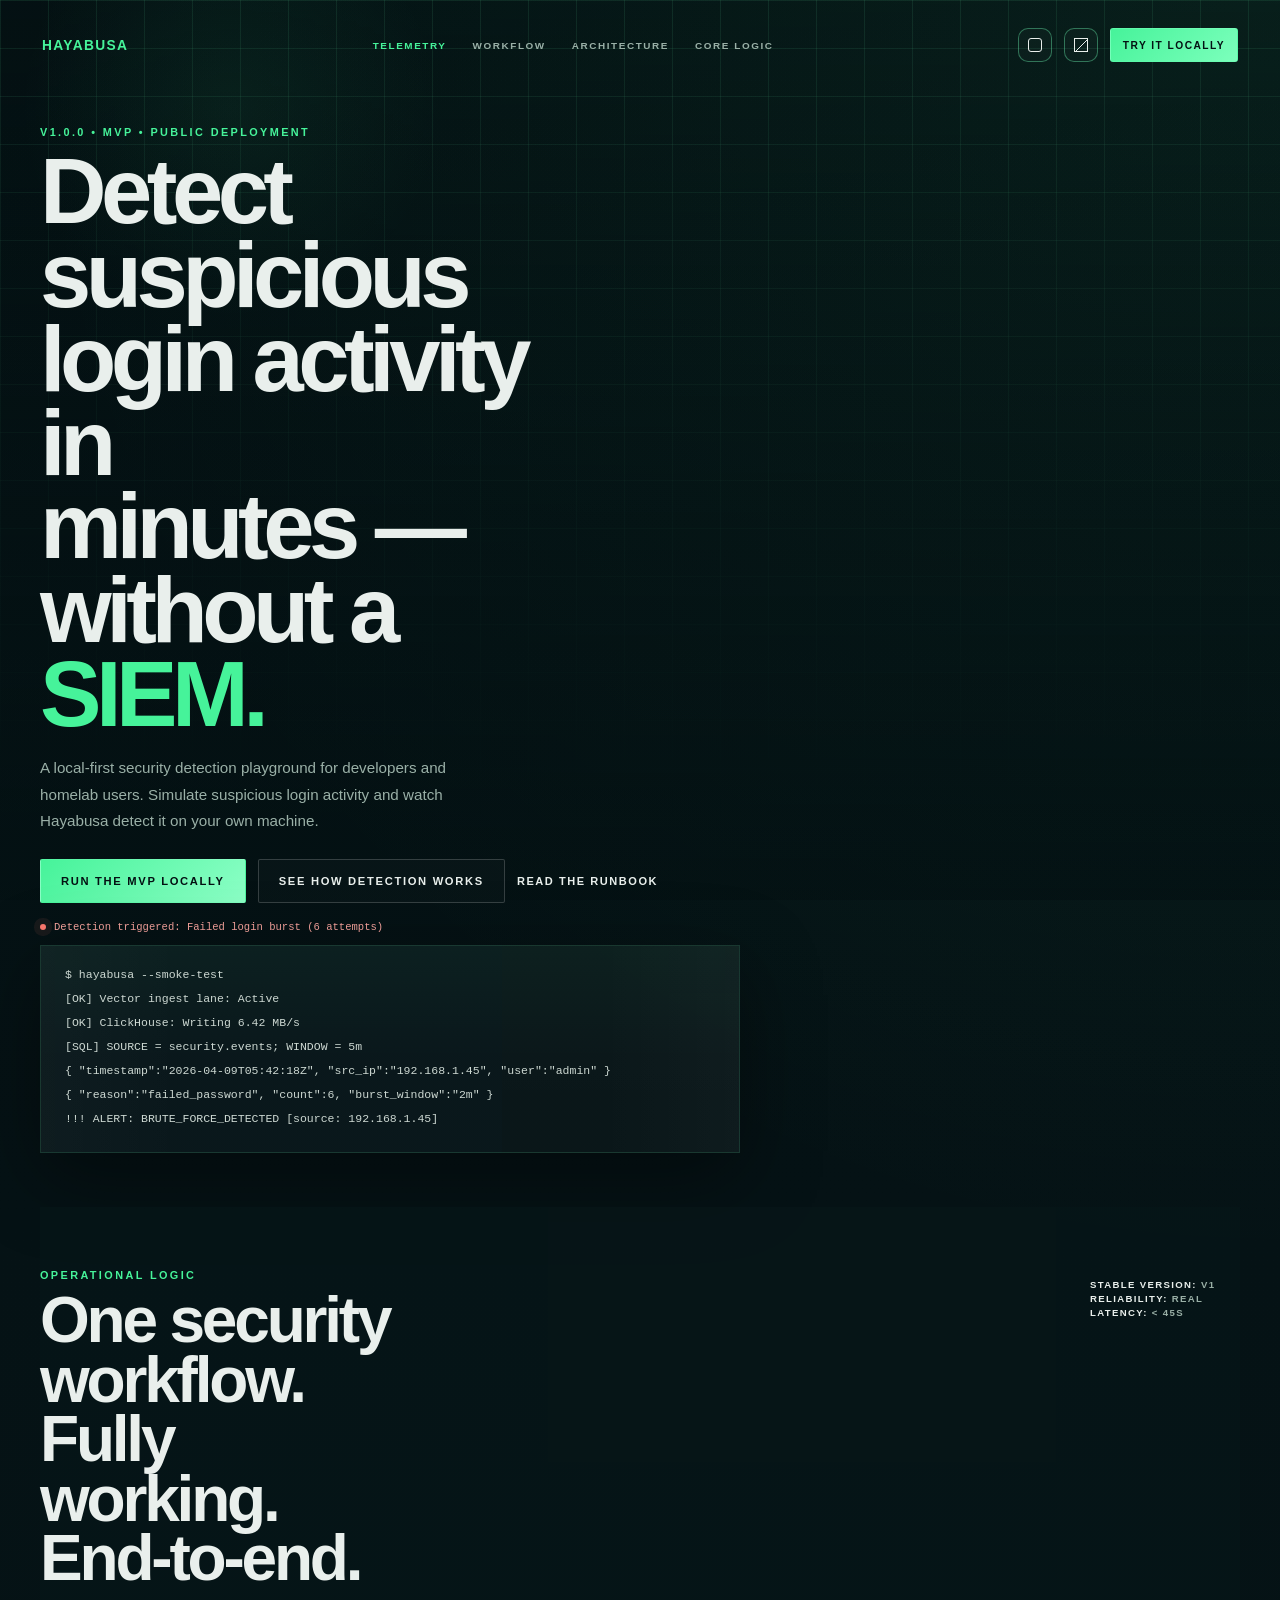
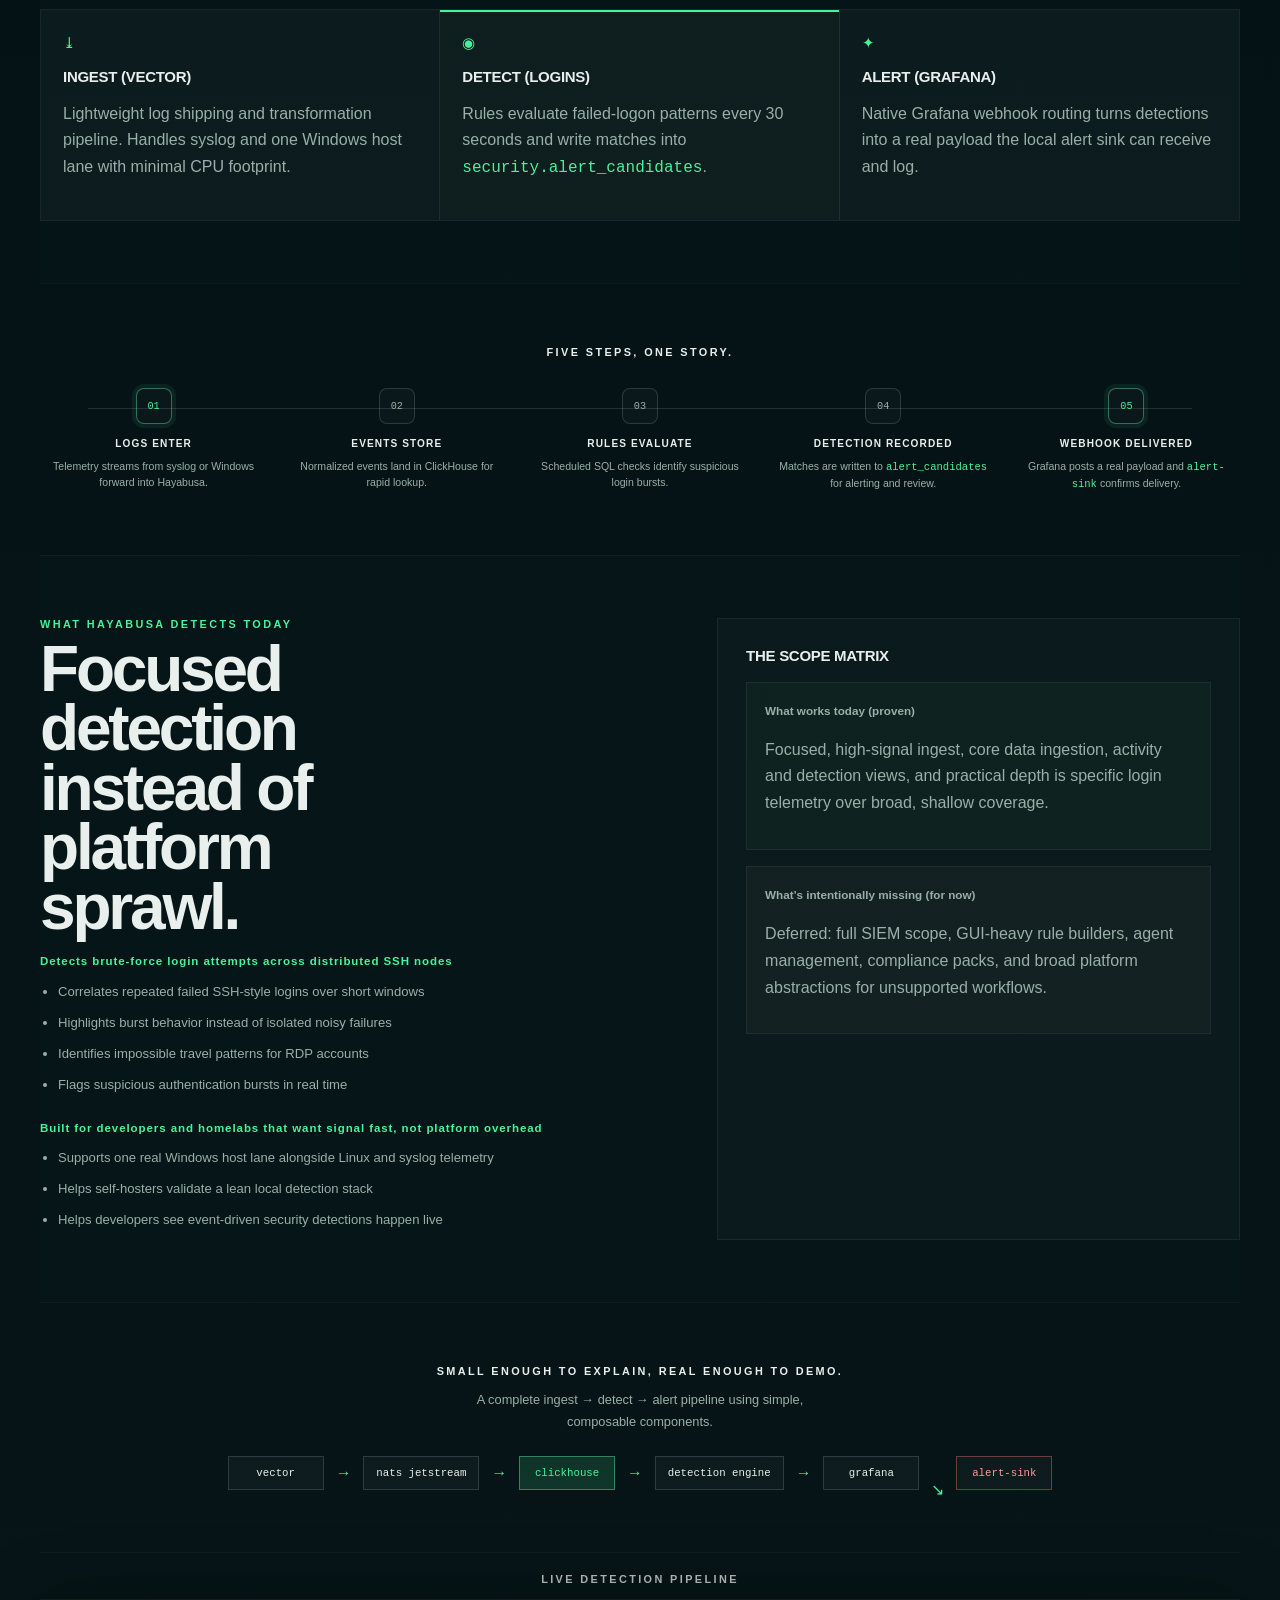
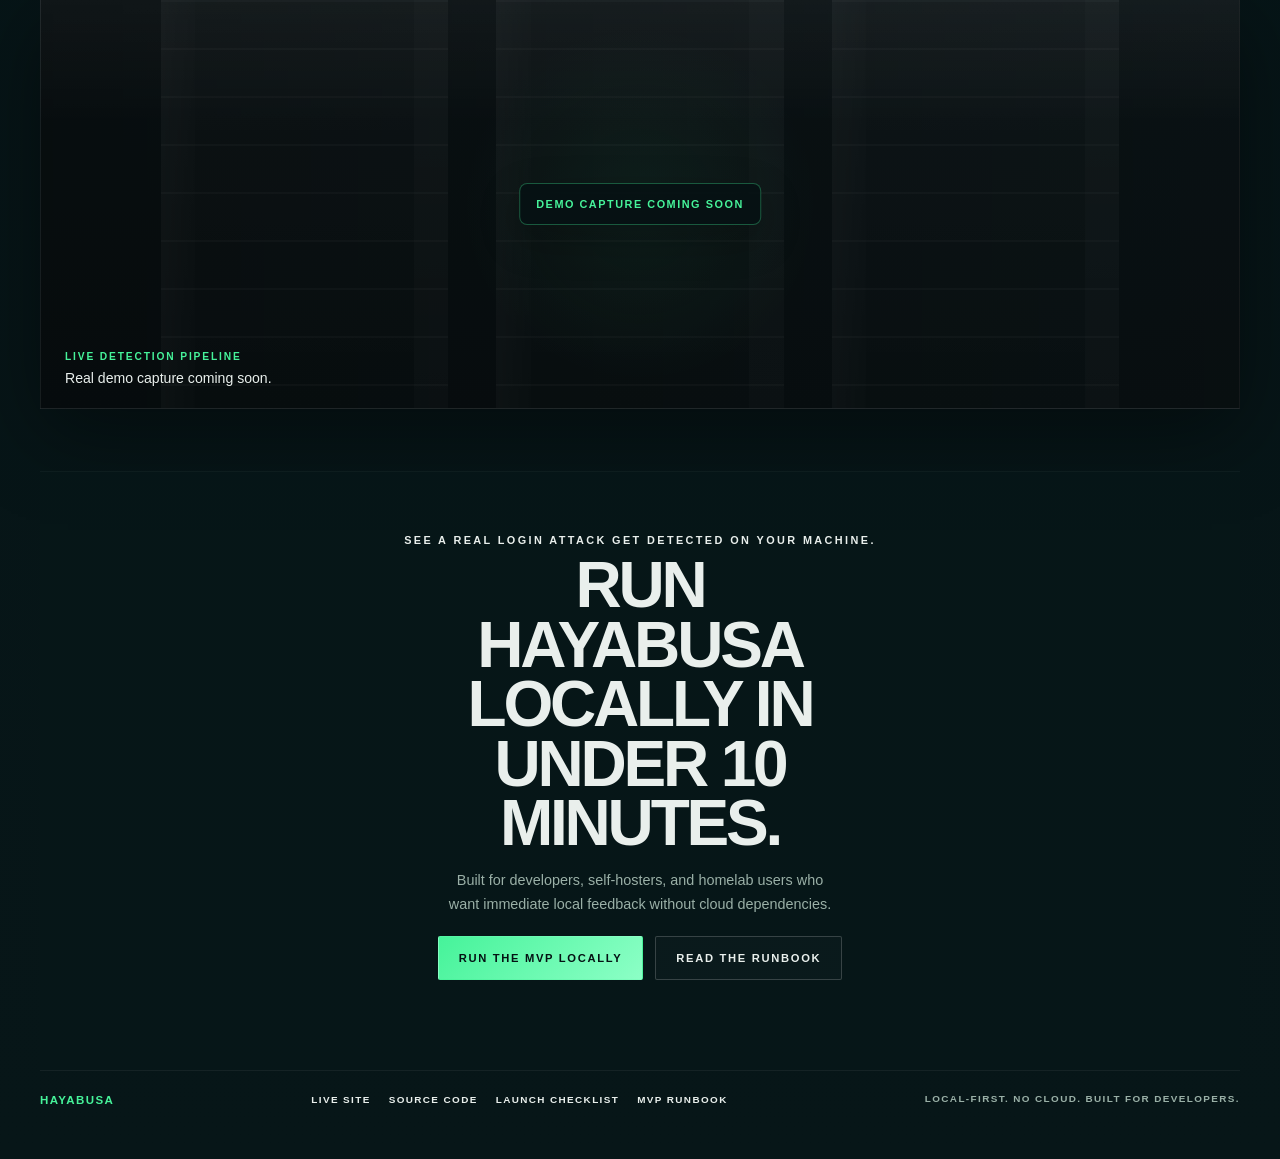
==== commit f7ce27dd: "feat: polish homelab demo flow Align README and docs to the homelab-first product story, add the Sim" ====
--- a/docs/index.html
+++ b/docs/index.html
@@ -3,10 +3,10 @@
   <head>
     <meta charset="utf-8" />
     <meta name="viewport" content="width=device-width, initial-scale=1" />
-    <title>Hayabusa | Detect Suspicious Login Activity in Minutes</title>
+    <title>Hayabusa | Local-First Security Detection Playground</title>
     <meta
       name="description"
-      content="Hayabusa is a self-hosted security telemetry MVP focused on detecting suspicious login activity on servers."
+      content="Hayabusa is a local-first security detection playground for developers and homelab users."
     />
     <link rel="stylesheet" href="styles.css" />
   </head>
@@ -32,7 +32,7 @@
           <a class="icon-link" href="https://krazybean.github.io/Hayabusa/" aria-label="Open live site">
             <span class="icon-square"></span>
           </a>
-          <a class="header-cta" href="https://github.com/krazybean/Hayabusa/blob/main/MVP_RUNBOOK.md" target="_blank" rel="noreferrer">Deploy MVP</a>
+          <a class="header-cta" href="https://github.com/krazybean/Hayabusa/blob/main/MVP_RUNBOOK.md" target="_blank" rel="noreferrer">Try it locally</a>
         </div>
       </header>
 
@@ -49,8 +49,8 @@
               <span class="accent-text">SIEM.</span>
             </h1>
             <p class="hero-subtitle">
-              Built for engineers who need to detect failed logins and brute-force attempts
-              without running a full SIEM.
+              A local-first security detection playground for developers and homelab users.
+              Simulate suspicious login activity and watch Hayabusa detect it on your own machine.
             </p>
 
             <div class="hero-actions">
@@ -166,11 +166,11 @@
               </div>
 
               <div class="scope-group">
-                <h3>Built for operators who need signal fast, not platform overhead</h3>
+                <h3>Built for developers and homelabs that want signal fast, not platform overhead</h3>
                 <ul>
                   <li>Supports one real Windows host lane alongside Linux and syslog telemetry</li>
-                  <li>Helps infrastructure teams validate lean security stacks</li>
-                  <li>Helps security engineers test event-driven detection at scale</li>
+                  <li>Helps self-hosters validate a lean local detection stack</li>
+                  <li>Helps developers see event-driven security detections happen live</li>
                 </ul>
               </div>
             </div>
@@ -234,8 +234,7 @@
           <p class="final-kicker">See a real login attack get detected on your machine.</p>
           <h2>Run Hayabusa locally in under 10 minutes.</h2>
           <p class="final-copy">
-            Built for engineers who need to detect failed logins and brute-force attempts
-            without running a full SIEM.
+            Built for developers, self-hosters, and homelab users who want immediate local feedback without cloud dependencies.
           </p>
           <div class="hero-actions hero-actions-centered">
             <a class="button primary" href="https://github.com/krazybean/Hayabusa/blob/main/MVP_RUNBOOK.md" target="_blank" rel="noreferrer">Run the MVP locally</a>
@@ -252,7 +251,7 @@
           <a href="https://github.com/krazybean/Hayabusa/blob/main/docs/public-launch-checklist.md" target="_blank" rel="noreferrer">Launch checklist</a>
           <a href="https://github.com/krazybean/Hayabusa/blob/main/MVP_RUNBOOK.md" target="_blank" rel="noreferrer">MVP runbook</a>
         </div>
-        <div class="footer-copy">© 2026 Hayabusa Telemetry. All systems operational.</div>
+        <div class="footer-copy">Local-first. No cloud. Built for developers.</div>
       </footer>
     </div>
   </body>
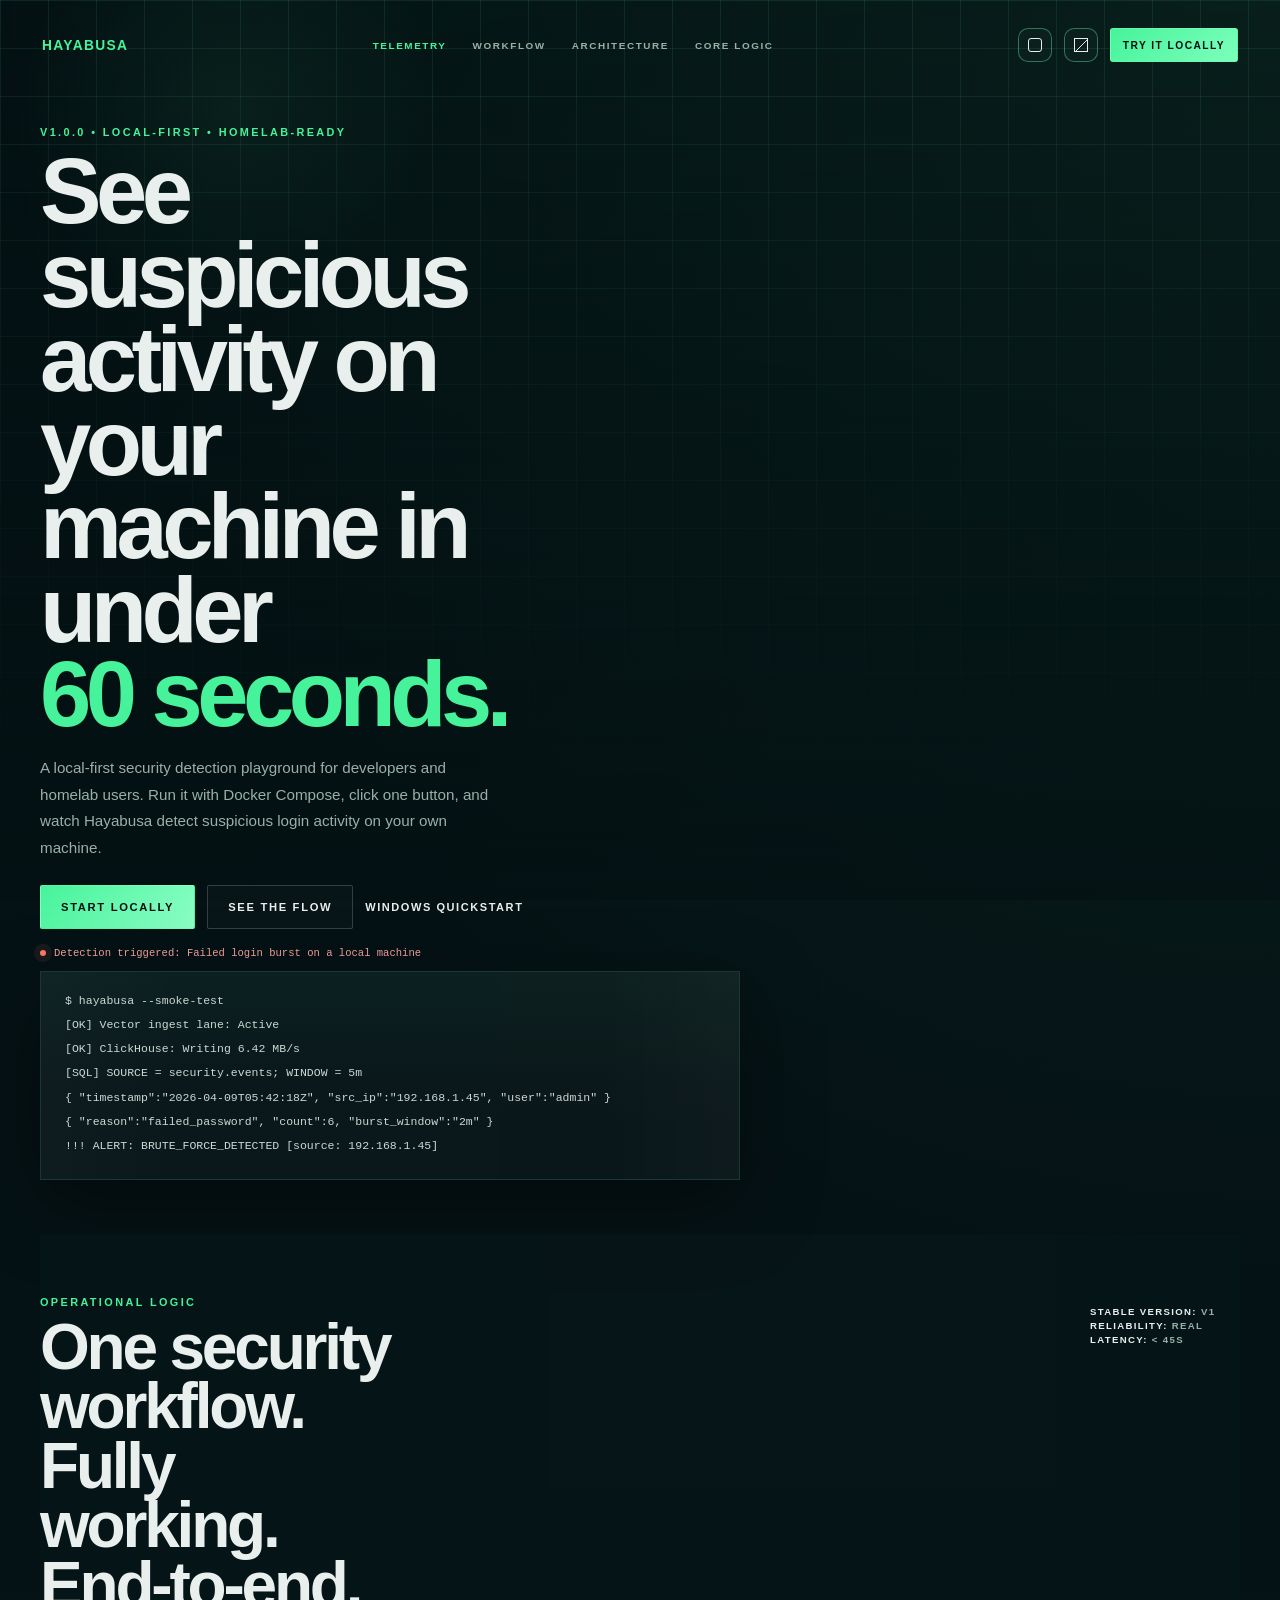
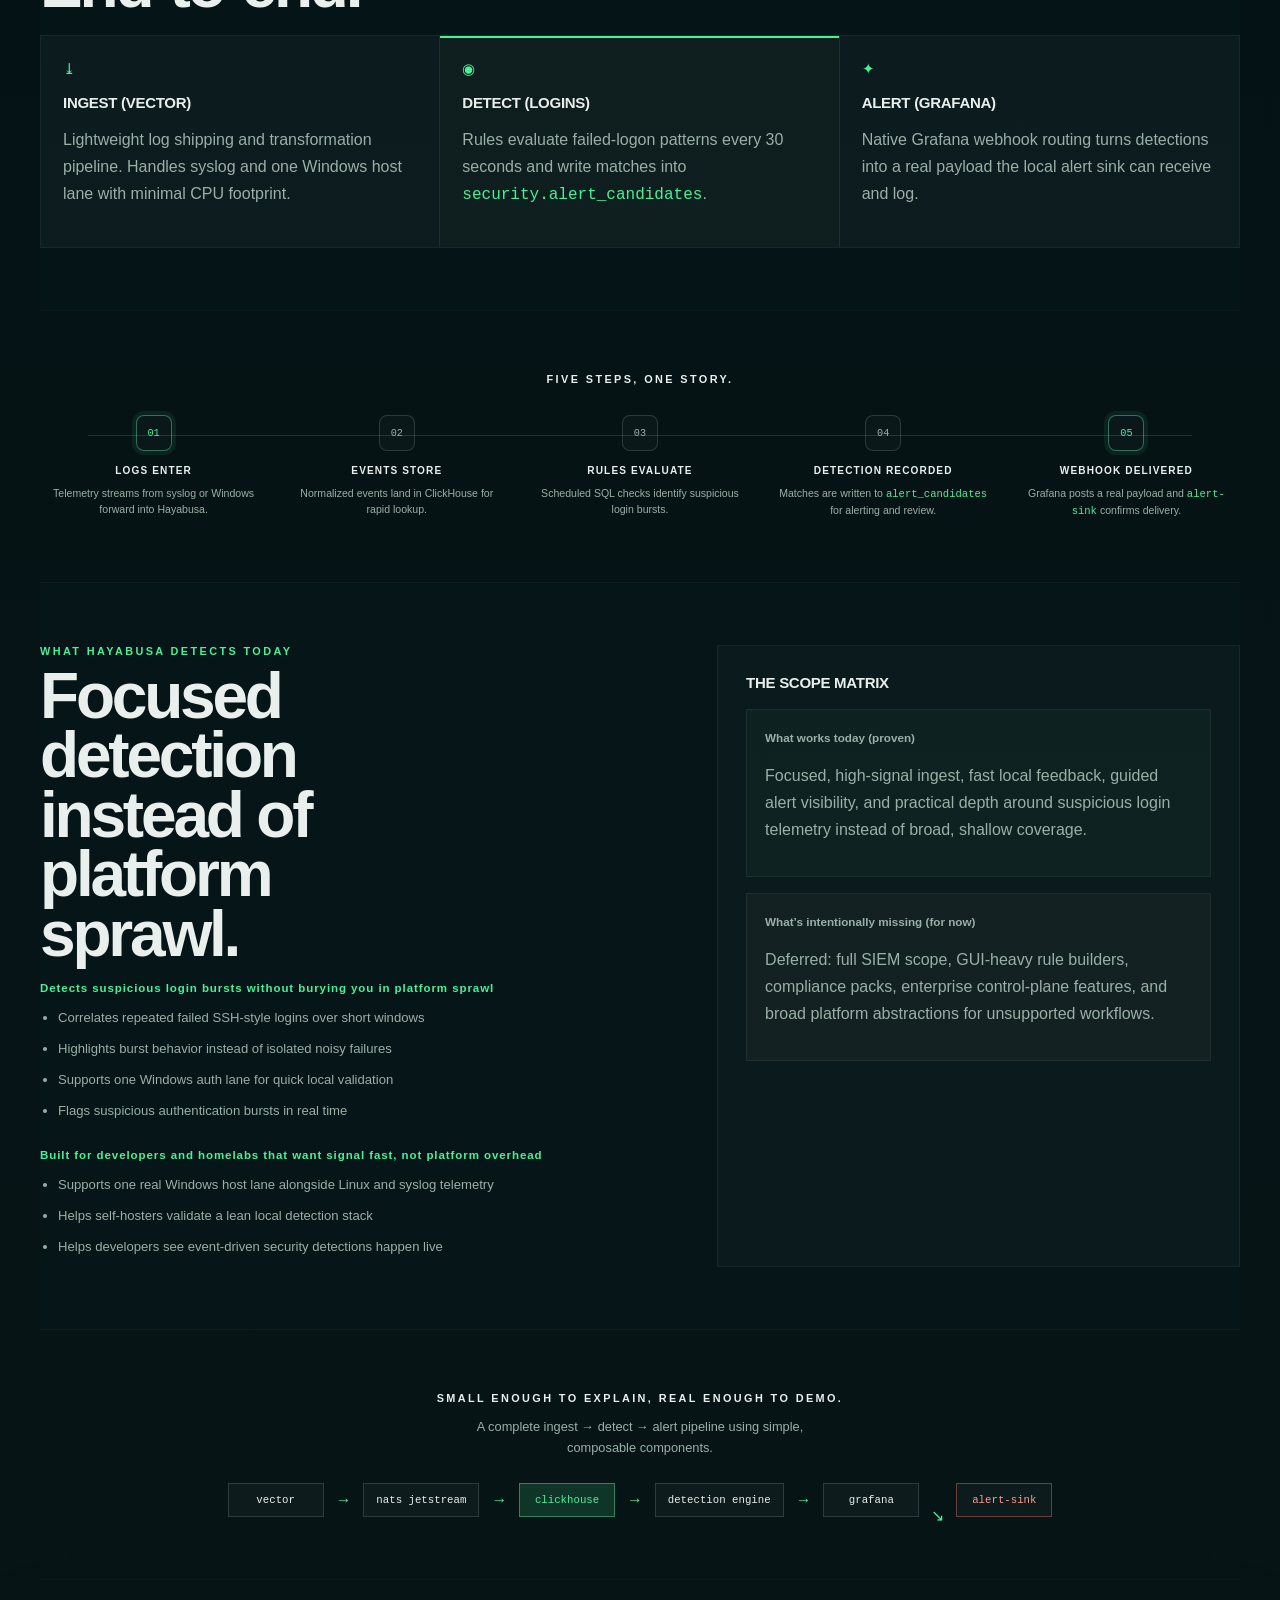
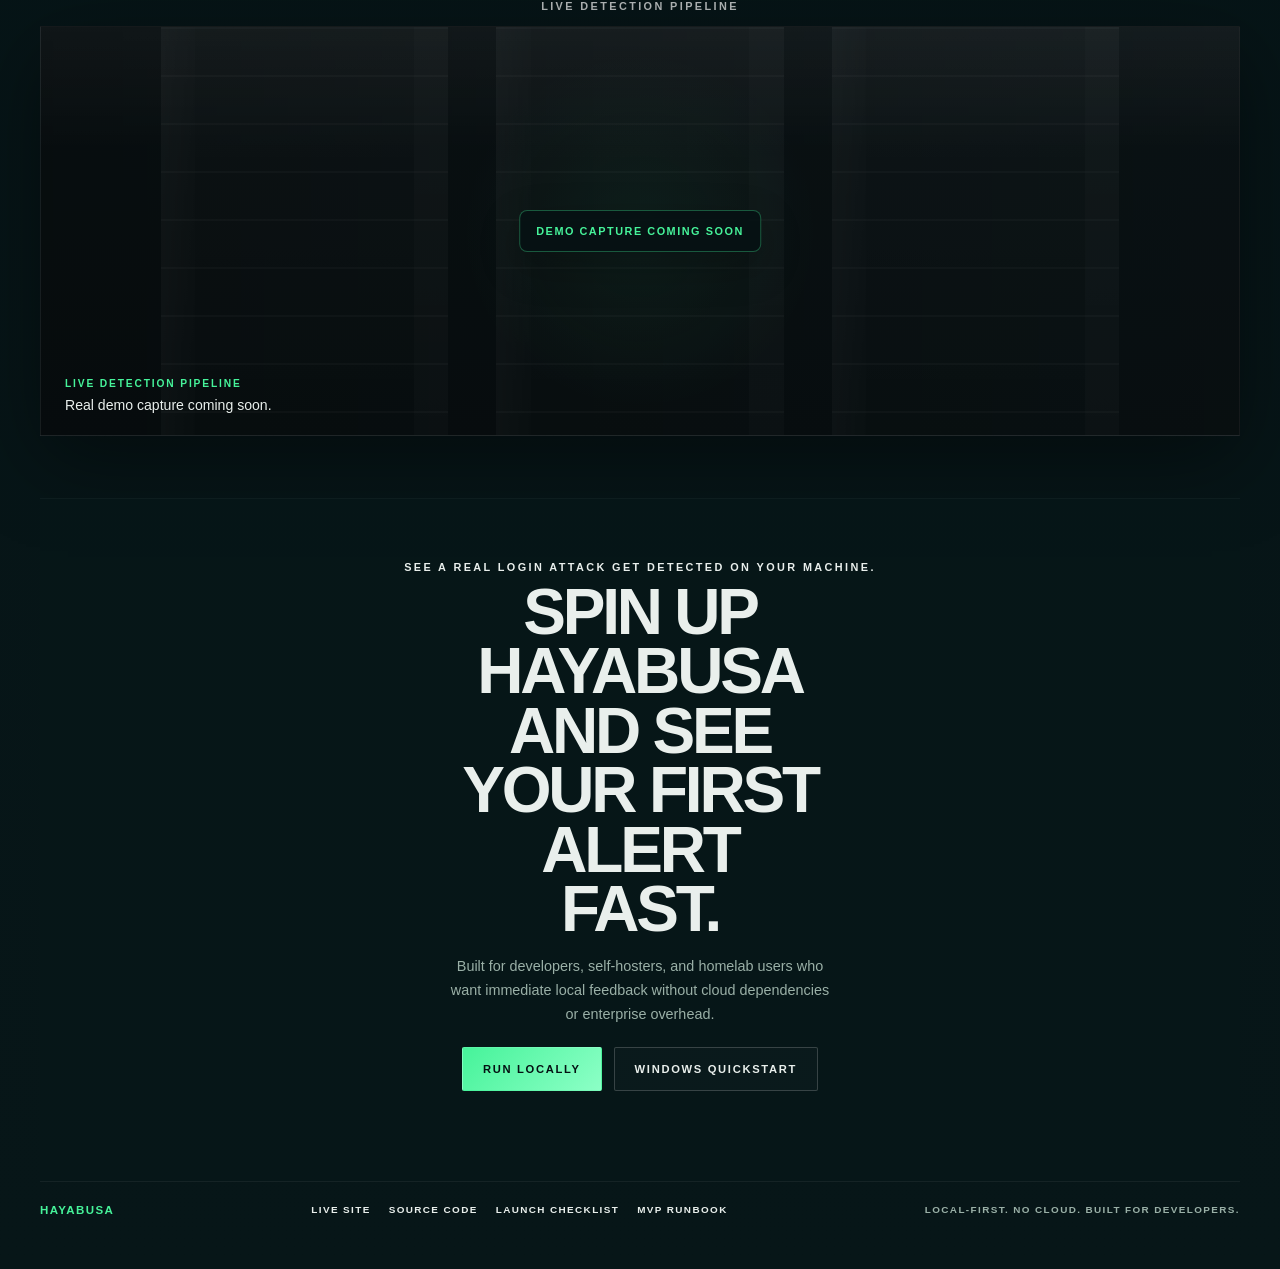
==== commit 06261b31: "docs: sharpen homelab site copy Align the GitHub Pages landing page with the local-first homelab pos" ====
--- a/docs/index.html
+++ b/docs/index.html
@@ -39,29 +39,30 @@
       <main>
         <section id="top" class="hero">
           <div class="hero-copy">
-            <p class="section-kicker">v1.0.0 • MVP • Public deployment</p>
+            <p class="section-kicker">v1.0.0 • local-first • homelab-ready</p>
             <h1>
-              Detect suspicious
+              See suspicious
               <br />
-              login activity in
+              activity on your
               <br />
-              minutes — without a
-              <span class="accent-text">SIEM.</span>
+              machine in under
+              <br />
+              <span class="accent-text">60 seconds.</span>
             </h1>
             <p class="hero-subtitle">
               A local-first security detection playground for developers and homelab users.
-              Simulate suspicious login activity and watch Hayabusa detect it on your own machine.
+              Run it with Docker Compose, click one button, and watch Hayabusa detect suspicious login activity on your own machine.
             </p>
 
             <div class="hero-actions">
-              <a class="button primary" href="https://github.com/krazybean/Hayabusa/blob/main/MVP_RUNBOOK.md" target="_blank" rel="noreferrer">Run the MVP locally</a>
-              <a class="button secondary" href="#story">See how detection works</a>
-              <a class="text-link" href="https://github.com/krazybean/Hayabusa/blob/main/WINDOWS_REAL_HOST_RUNBOOK.md" target="_blank" rel="noreferrer">Read the runbook</a>
+              <a class="button primary" href="https://github.com/krazybean/Hayabusa/blob/main/MVP_RUNBOOK.md" target="_blank" rel="noreferrer">Start locally</a>
+              <a class="button secondary" href="#story">See the flow</a>
+              <a class="text-link" href="https://github.com/krazybean/Hayabusa/blob/main/docs/windows-collector-quickstart.md" target="_blank" rel="noreferrer">Windows quickstart</a>
             </div>
 
             <p class="signal-line">
               <span class="signal-dot"></span>
-              Detection triggered: Failed login burst (6 attempts)
+              Detection triggered: Failed login burst on a local machine
             </p>
 
             <div class="terminal-panel">
@@ -156,11 +157,11 @@
               <h2>Focused detection instead of platform sprawl.</h2>
 
               <div class="scope-group">
-                <h3>Detects brute-force login attempts across distributed SSH nodes</h3>
+                <h3>Detects suspicious login bursts without burying you in platform sprawl</h3>
                 <ul>
                   <li>Correlates repeated failed SSH-style logins over short windows</li>
                   <li>Highlights burst behavior instead of isolated noisy failures</li>
-                  <li>Identifies impossible travel patterns for RDP accounts</li>
+                  <li>Supports one Windows auth lane for quick local validation</li>
                   <li>Flags suspicious authentication bursts in real time</li>
                 </ul>
               </div>
@@ -180,15 +181,15 @@
               <div class="matrix-block">
                 <p class="matrix-title">What works today (proven)</p>
                 <p>
-                  Focused, high-signal ingest, core data ingestion, activity and detection views,
-                  and practical depth is specific login telemetry over broad, shallow coverage.
+                  Focused, high-signal ingest, fast local feedback, guided alert visibility,
+                  and practical depth around suspicious login telemetry instead of broad, shallow coverage.
                 </p>
               </div>
               <div class="matrix-block matrix-block-muted">
                 <p class="matrix-title">What’s intentionally missing (for now)</p>
                 <p>
-                  Deferred: full SIEM scope, GUI-heavy rule builders, agent management, compliance
-                  packs, and broad platform abstractions for unsupported workflows.
+                  Deferred: full SIEM scope, GUI-heavy rule builders, compliance packs,
+                  enterprise control-plane features, and broad platform abstractions for unsupported workflows.
                 </p>
               </div>
             </aside>
@@ -232,13 +233,13 @@
 
         <section class="band band-final-cta">
           <p class="final-kicker">See a real login attack get detected on your machine.</p>
-          <h2>Run Hayabusa locally in under 10 minutes.</h2>
+          <h2>Spin up Hayabusa and see your first alert fast.</h2>
           <p class="final-copy">
-            Built for developers, self-hosters, and homelab users who want immediate local feedback without cloud dependencies.
+            Built for developers, self-hosters, and homelab users who want immediate local feedback without cloud dependencies or enterprise overhead.
           </p>
           <div class="hero-actions hero-actions-centered">
-            <a class="button primary" href="https://github.com/krazybean/Hayabusa/blob/main/MVP_RUNBOOK.md" target="_blank" rel="noreferrer">Run the MVP locally</a>
-            <a class="button secondary" href="https://github.com/krazybean/Hayabusa/blob/main/WINDOWS_REAL_HOST_RUNBOOK.md" target="_blank" rel="noreferrer">Read the runbook</a>
+            <a class="button primary" href="https://github.com/krazybean/Hayabusa/blob/main/MVP_RUNBOOK.md" target="_blank" rel="noreferrer">Run locally</a>
+            <a class="button secondary" href="https://github.com/krazybean/Hayabusa/blob/main/docs/windows-collector-quickstart.md" target="_blank" rel="noreferrer">Windows quickstart</a>
           </div>
         </section>
       </main>
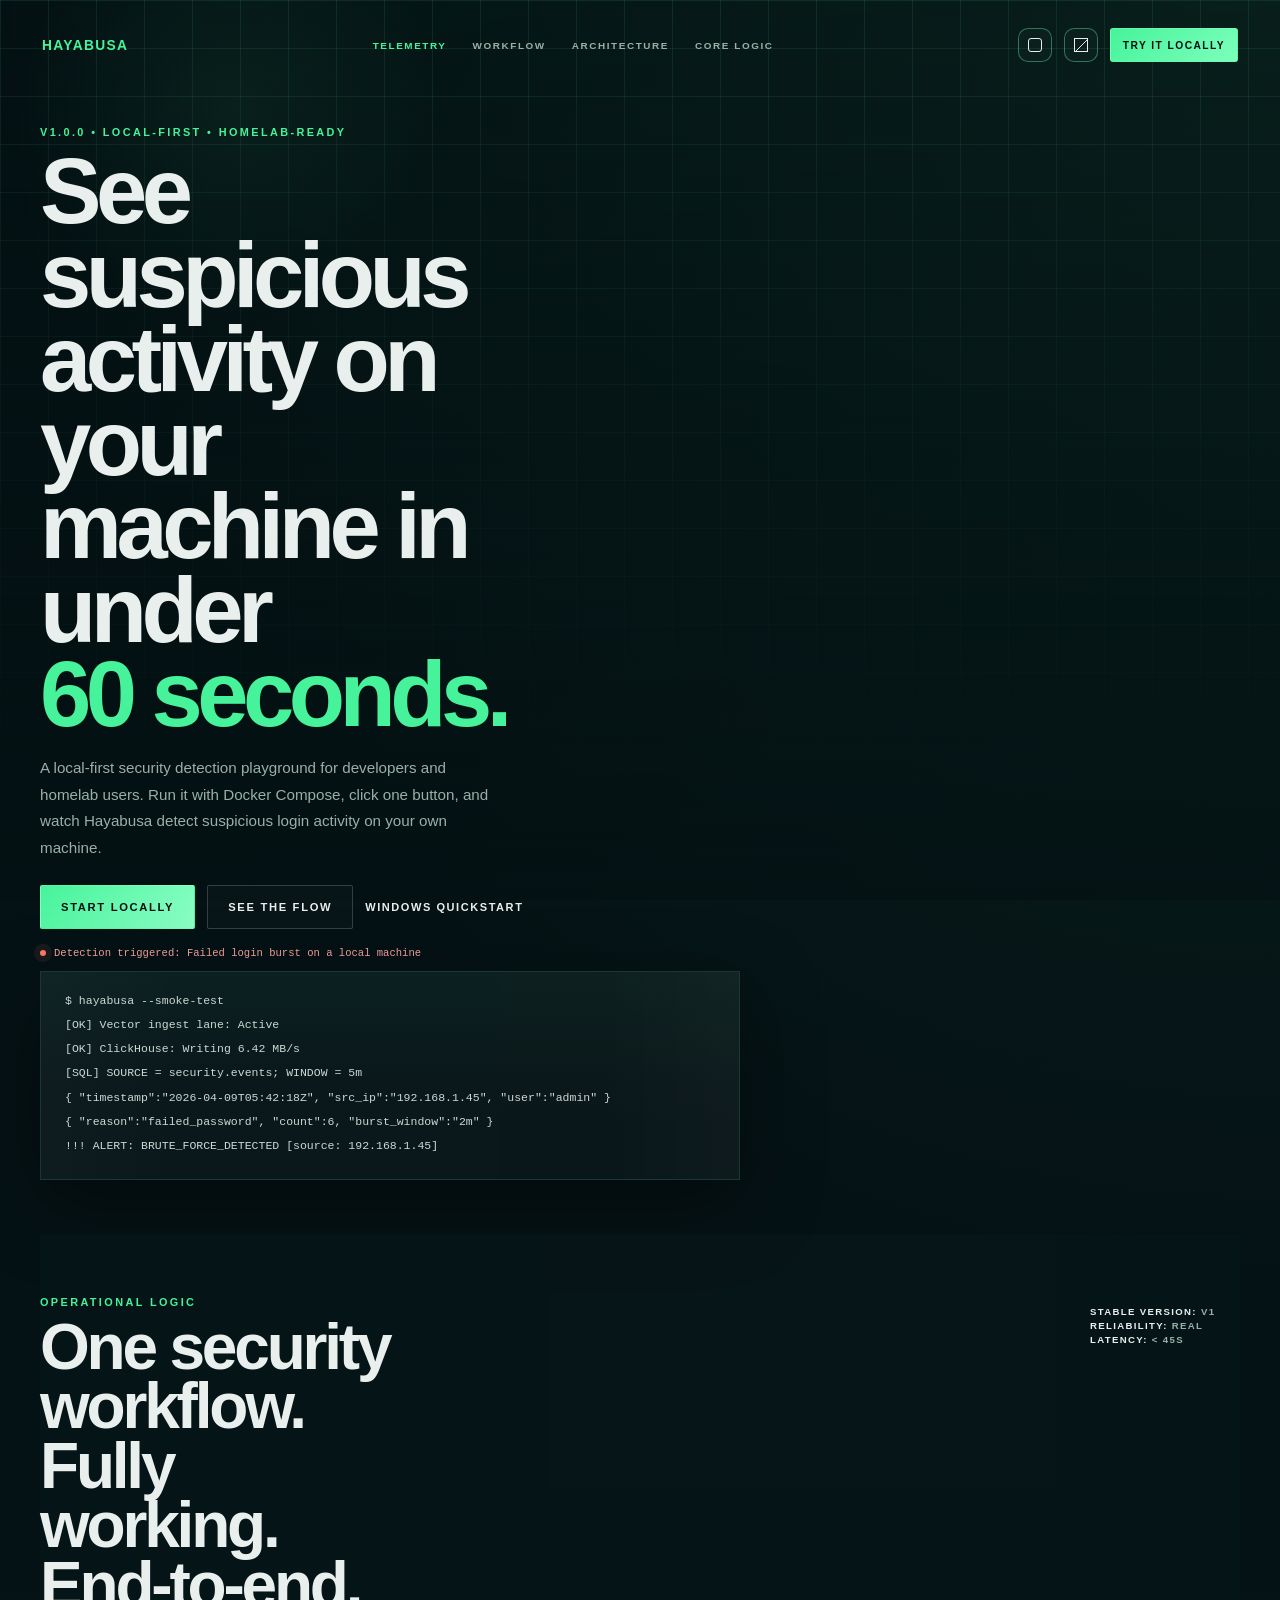
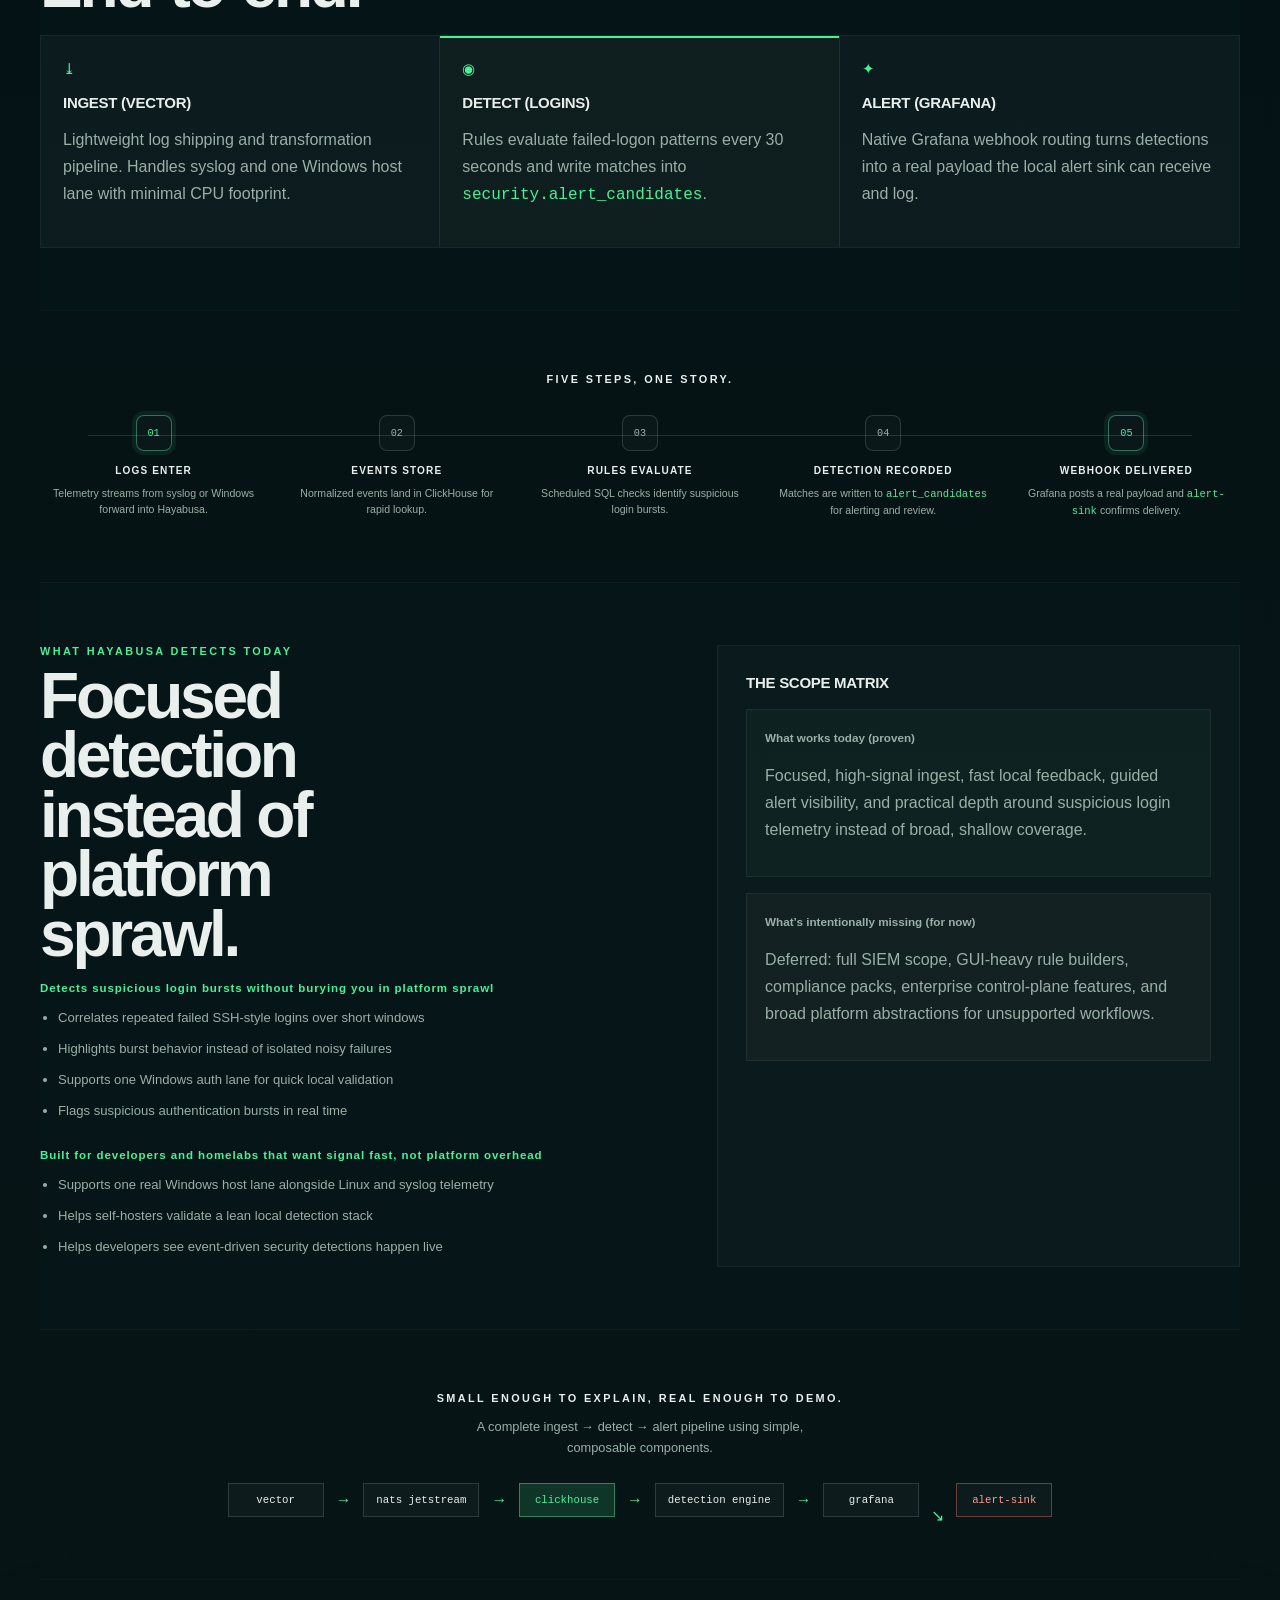
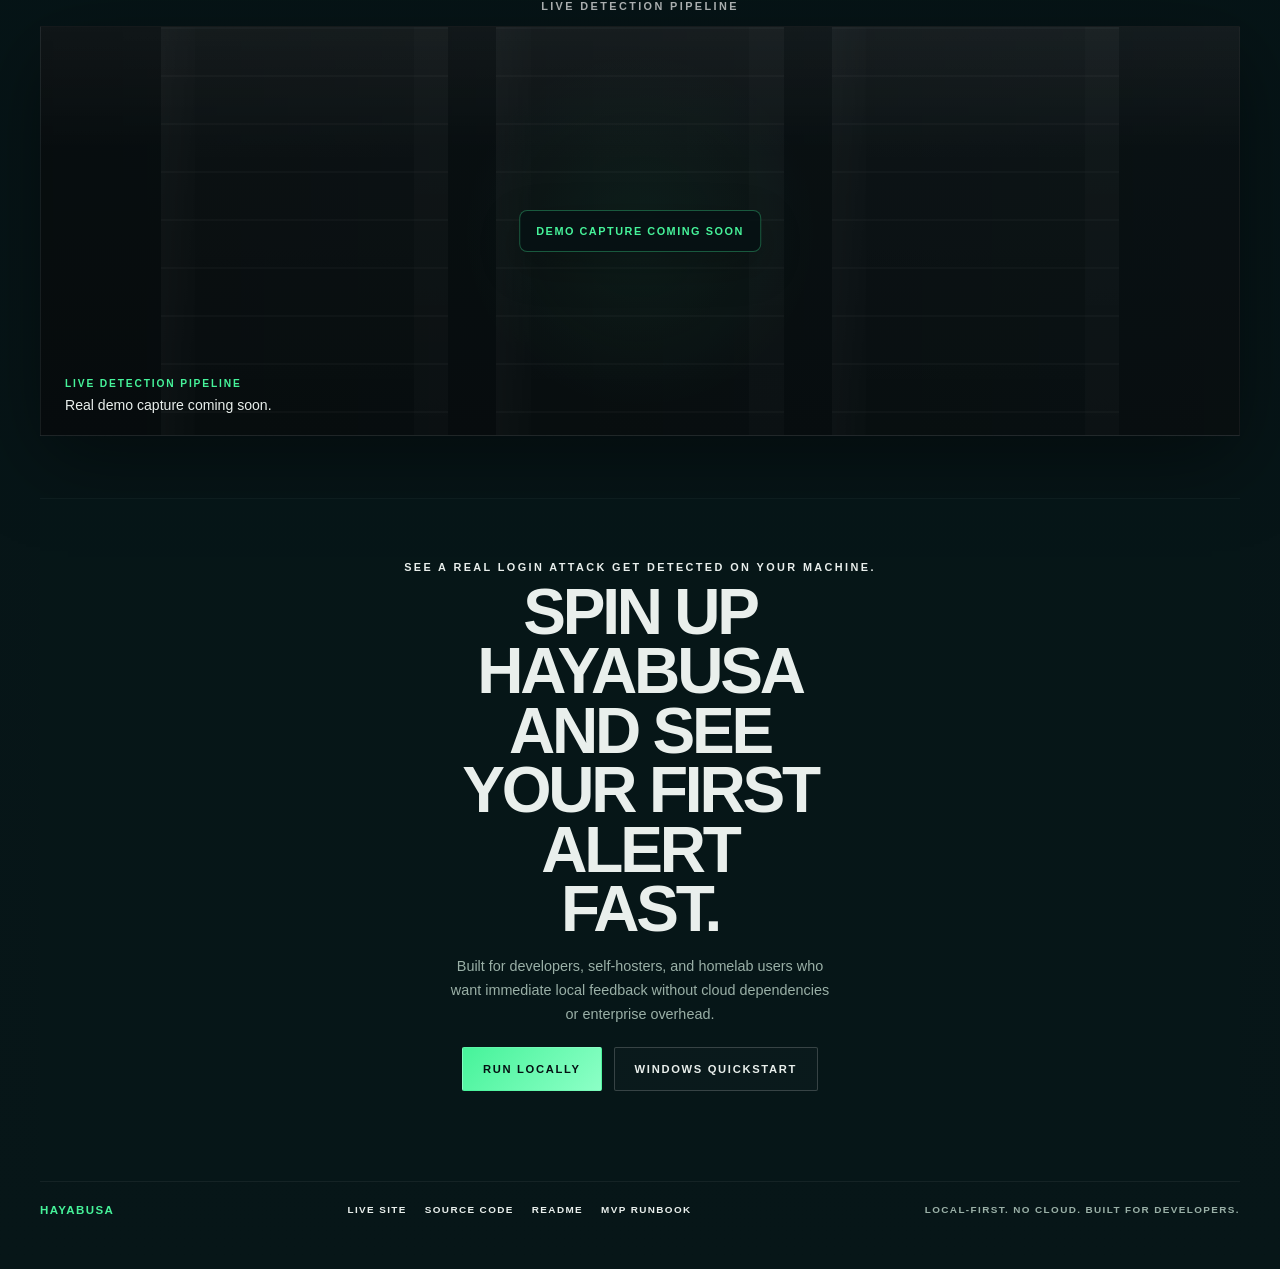
==== commit bc8a808c: "chore: tighten public repo hygiene Move internal planning docs under docs/internal, remove public li" ====
--- a/docs/index.html
+++ b/docs/index.html
@@ -249,7 +249,7 @@
         <div class="footer-links">
           <a href="https://krazybean.github.io/Hayabusa/">Live site</a>
           <a href="https://github.com/krazybean/Hayabusa" target="_blank" rel="noreferrer">Source code</a>
-          <a href="https://github.com/krazybean/Hayabusa/blob/main/docs/public-launch-checklist.md" target="_blank" rel="noreferrer">Launch checklist</a>
+          <a href="https://github.com/krazybean/Hayabusa/blob/main/README.md" target="_blank" rel="noreferrer">README</a>
           <a href="https://github.com/krazybean/Hayabusa/blob/main/MVP_RUNBOOK.md" target="_blank" rel="noreferrer">MVP runbook</a>
         </div>
         <div class="footer-copy">Local-first. No cloud. Built for developers.</div>
